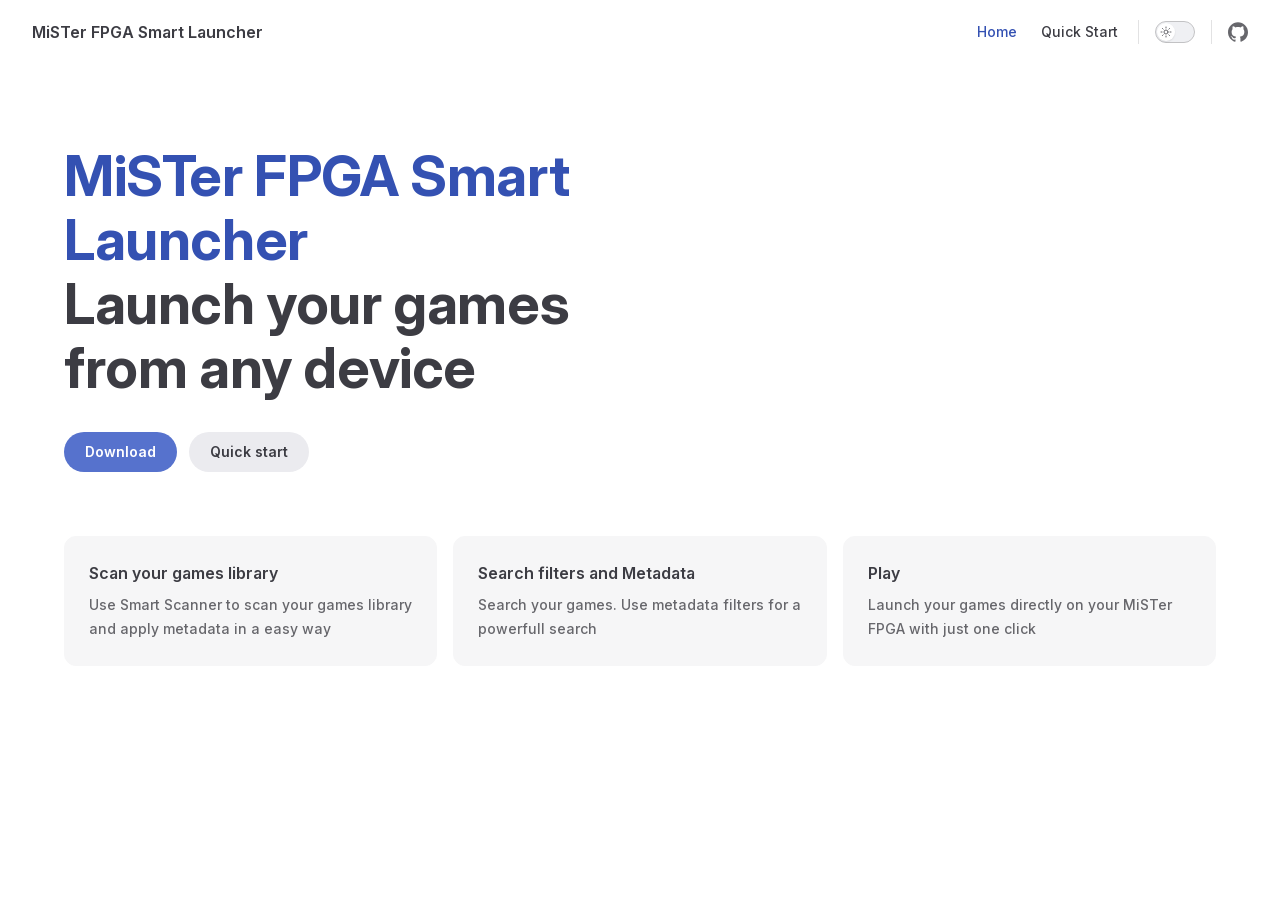
==== index.html @ 7b553238 "added doc website" ====
<!DOCTYPE html>
<html lang="en-US" dir="ltr">
  <head>
    <meta charset="utf-8">
    <meta name="viewport" content="width=device-width,initial-scale=1">
    <title>MiSTer FPGA Smart Launcher</title>
    <meta name="description" content="Search and launch your MiSTer FPGA games from any device using a browser">
    <meta name="generator" content="VitePress v2.0.0-alpha.18">
    <link rel="preload stylesheet" href="/assets/style.BX0uQJUx.css" as="style">
    <link rel="preload stylesheet" href="/vp-icons.css" as="style">
    
    <script type="module" src="/assets/app.0J9y92Ut.js"></script>
    <link rel="preload" href="/assets/inter-roman-latin.Cy4MYw_J.woff2" as="font" type="font/woff2" crossorigin="">
    <link rel="modulepreload" href="/assets/chunks/theme.C6kdfQhU.js">
    <link rel="modulepreload" href="/assets/chunks/framework.qypF2UUz.js">
    <link rel="modulepreload" href="/assets/index.md.DX4sGo3q.lean.js">
    <script id="check-dark-mode">(()=>{let e=localStorage.getItem(`vitepress-theme-appearance`)||`auto`,t=window.matchMedia(`(prefers-color-scheme: dark)`).matches;(!e||e===`auto`?t:e===`dark`)&&document.documentElement.classList.add(`dark`)})();</script>
    <script id="check-mac-os">document.documentElement.classList.toggle(`mac`,/Mac|iPhone|iPod|iPad/i.test(navigator.platform));</script>
  </head>
  <body>
    <div id="app"><div class="Layout" data-v-c109192d><!--[--><!--]--><!--[--><span tabindex="-1" data-v-28660437></span><a href="#VPContent" class="VPSkipLink visually-hidden" data-v-28660437>Skip to content</a><!--]--><!----><header class="VPNav" data-v-c109192d data-v-d5bf7c8e><div class="VPNavBar home top" data-v-d5bf7c8e data-v-cc1d9f2e><div class="wrapper" data-v-cc1d9f2e><div class="container" data-v-cc1d9f2e><div class="title" data-v-cc1d9f2e><div class="VPNavBarTitle" data-v-cc1d9f2e data-v-d4488dd0><a class="title" href="/" data-v-d4488dd0><!--[--><!--]--><!----><span data-v-d4488dd0>MiSTer FPGA Smart Launcher</span><!--[--><!--]--></a></div></div><div class="content" data-v-cc1d9f2e><div class="content-body" data-v-cc1d9f2e><!--[--><!--]--><div class="VPNavBarSearch search" data-v-cc1d9f2e data-v-bdd98725><!----></div><nav aria-labelledby="main-nav-aria-label" class="VPNavBarMenu menu" data-v-cc1d9f2e data-v-d6364bcb><span id="main-nav-aria-label" class="visually-hidden" data-v-d6364bcb> Main Navigation </span><!--[--><!--[--><a class="VPLink link VPNavBarMenuLink active" href="/" tabindex="0" data-v-d6364bcb data-v-2f1450f0><!--[--><span data-v-2f1450f0>Home</span><!--]--></a><!--]--><!--[--><a class="VPLink link VPNavBarMenuLink" href="/docs/quick-start.html" tabindex="0" data-v-d6364bcb data-v-2f1450f0><!--[--><span data-v-2f1450f0>Quick Start</span><!--]--></a><!--]--><!--]--></nav><!----><div class="VPNavBarAppearance appearance" data-v-cc1d9f2e data-v-3f90c1a5><button class="VPSwitch VPSwitchAppearance" type="button" role="switch" title aria-checked="false" data-v-3f90c1a5 data-v-be9742d9 data-v-b4ccac88><span class="check" data-v-b4ccac88><span class="icon" data-v-b4ccac88><!--[--><span class="vpi-sun sun" data-v-be9742d9></span><span class="vpi-moon moon" data-v-be9742d9></span><!--]--></span></span></button></div><div class="VPSocialLinks VPNavBarSocialLinks social-links" data-v-cc1d9f2e data-v-ef6192dc data-v-614883ae><!--[--><a class="VPSocialLink no-icon" href="https://github.com/gerrykeys/MiSTer-FPGA_Smart-Launcher" aria-label="github" target="_blank" rel="me noopener" data-v-614883ae data-v-0ba01334><span class="vpi-social-github"></span></a><!--]--></div><div class="VPFlyout VPNavBarExtra extra" data-v-cc1d9f2e data-v-e929ec6a data-v-d8fae6e2><button type="button" class="button" aria-haspopup="true" aria-expanded="false" aria-label="extra navigation" data-v-d8fae6e2><span class="vpi-more-horizontal icon" data-v-d8fae6e2></span></button><div class="menu" data-v-d8fae6e2><div class="VPMenu" data-v-d8fae6e2 data-v-fcd1d7a8><!----><!--[--><!--[--><!----><div class="group" data-v-e929ec6a><div class="item appearance" data-v-e929ec6a><p class="label" data-v-e929ec6a>Appearance</p><div class="appearance-action" data-v-e929ec6a><button class="VPSwitch VPSwitchAppearance" type="button" role="switch" title aria-checked="false" data-v-e929ec6a data-v-be9742d9 data-v-b4ccac88><span class="check" data-v-b4ccac88><span class="icon" data-v-b4ccac88><!--[--><span class="vpi-sun sun" data-v-be9742d9></span><span class="vpi-moon moon" data-v-be9742d9></span><!--]--></span></span></button></div></div></div><div class="group" data-v-e929ec6a><div class="item social-links" data-v-e929ec6a><div class="VPSocialLinks social-links-list" data-v-e929ec6a data-v-614883ae><!--[--><a class="VPSocialLink no-icon" href="https://github.com/gerrykeys/MiSTer-FPGA_Smart-Launcher" aria-label="github" target="_blank" rel="me noopener" data-v-614883ae data-v-0ba01334><span class="vpi-social-github"></span></a><!--]--></div></div></div><!--]--><!--]--></div></div></div><!--[--><!--]--><button type="button" class="VPNavBarHamburger hamburger" aria-label="mobile navigation" aria-expanded="false" aria-controls="VPNavScreen" data-v-cc1d9f2e data-v-6bee1efd><span class="container" data-v-6bee1efd><span class="top" data-v-6bee1efd></span><span class="middle" data-v-6bee1efd></span><span class="bottom" data-v-6bee1efd></span></span></button></div></div></div></div><div class="divider" data-v-cc1d9f2e><div class="divider-line" data-v-cc1d9f2e></div></div></div><!----></header><!----><!----><div class="VPContent is-home" id="VPContent" data-v-c109192d data-v-241e939a><div class="VPHome" data-v-241e939a data-v-a5280a4d><!--[--><!--]--><div class="VPHero VPHomeHero" data-v-a5280a4d data-v-dba860da><div class="container" data-v-dba860da><div class="main" data-v-dba860da><!--[--><!--]--><!--[--><h1 class="heading" data-v-dba860da><span class="name clip" data-v-dba860da>MiSTer FPGA Smart Launcher</span><span class="text" data-v-dba860da>Launch your games from any device</span></h1><!----><!--]--><!--[--><!--]--><div class="actions" data-v-dba860da><!--[--><!--]--><!--[--><div class="action" data-v-dba860da><a class="VPButton medium brand" href="https://github.com/gerrykeys/MiSTer-FPGA_Smart-Launcher/releases" target="_blank" rel="noreferrer" data-v-dba860da data-v-82ca68de><!--[-->Download<!--]--></a></div><div class="action" data-v-dba860da><a class="VPButton medium alt" href="/docs/quick-start.html" data-v-dba860da data-v-82ca68de><!--[-->Quick start<!--]--></a></div><!--]--></div><!--[--><!--]--></div><!----></div></div><!--[--><!--]--><!--[--><!--]--><div class="VPFeatures VPHomeFeatures" data-v-a5280a4d data-v-b1eea84a><div class="container" data-v-b1eea84a><div class="items" data-v-b1eea84a><!--[--><div class="grid-3 item" data-v-b1eea84a><div class="VPLink no-icon VPFeature" data-v-b1eea84a data-v-83e454c5><!--[--><article class="box" data-v-83e454c5><!----><h2 class="title" data-v-83e454c5>Scan your games library</h2><p class="details" data-v-83e454c5>Use Smart Scanner to scan your games library and apply metadata in a easy way</p><!----></article><!--]--></div></div><div class="grid-3 item" data-v-b1eea84a><div class="VPLink no-icon VPFeature" data-v-b1eea84a data-v-83e454c5><!--[--><article class="box" data-v-83e454c5><!----><h2 class="title" data-v-83e454c5>Search filters and Metadata</h2><p class="details" data-v-83e454c5>Search your games. Use metadata filters for a powerfull search</p><!----></article><!--]--></div></div><div class="grid-3 item" data-v-b1eea84a><div class="VPLink no-icon VPFeature" data-v-b1eea84a data-v-83e454c5><!--[--><article class="box" data-v-83e454c5><!----><h2 class="title" data-v-83e454c5>Play</h2><p class="details" data-v-83e454c5>Launch your games directly on your MiSTer FPGA with just one click</p><!----></article><!--]--></div></div><!--]--></div></div></div><!--[--><!--]--><div class="vp-doc container" style="" data-v-a5280a4d data-v-c141a4bd><!--[--><div style="position:relative;" data-v-a5280a4d><div></div></div><!--]--></div></div></div><!----><!--[--><!--]--></div></div>
    <script>window.__VP_HASH_MAP__=JSON.parse("{\"docs_quick-start.md\":\"D3NCpyR0\",\"index.md\":\"DX4sGo3q\"}");window.__VP_SITE_DATA__=JSON.parse("{\"lang\":\"en-US\",\"dir\":\"ltr\",\"title\":\"MiSTer FPGA Smart Launcher\",\"description\":\"Search and launch your MiSTer FPGA games from any device using a browser\",\"base\":\"/\",\"head\":[],\"router\":{\"prefetchLinks\":true},\"appearance\":true,\"themeConfig\":{\"nav\":[{\"text\":\"Home\",\"link\":\"/\"},{\"text\":\"Quick Start\",\"link\":\"/docs/quick-start\"}],\"sidebar\":[{\"text\":\"Quick Start\",\"items\":[{\"text\":\"Introduction\",\"link\":\"/docs/quick-start/#introduction\"},{\"text\":\"Supported Systems\",\"link\":\"/docs/quick-start/#supported-systems\"},{\"text\":\"Roms in .ZIP archive\",\"link\":\"/docs/quick-start/#roms-in-zip-archive\"},{\"text\":\"Smart Scanner\",\"link\":\"/docs/quick-start/#smart-scanner\",\"items\":[{\"text\":\"Add Your Systems\",\"link\":\"/docs/quick-start/#smart-scanner-add-your-systems\"},{\"text\":\"Metadata\",\"link\":\"/docs/quick-start/#smart-scanner-apply-metadata\"},{\"text\":\"Generate Database\",\"link\":\"/docs/quick-start/#smart-scanner-generate-database\"},{\"text\":\"Transfer Database\",\"link\":\"/docs/quick-start/#smart-scanner-copy-your-database\"}]},{\"text\":\"Smart Launcher\",\"link\":\"/docs/quick-start/#smart-launcher\",\"items\":[{\"text\":\"Before you begin\",\"link\":\"/docs/quick-start/#smart-launcher-before-you-begin\"},{\"text\":\"Installation\",\"link\":\"/docs/quick-start/#smart-launcher-installation\"},{\"text\":\"Launch a Game\",\"link\":\"/docs/quick-start/#smart-launcher-launch-game\"}]}]}],\"socialLinks\":[{\"icon\":\"github\",\"link\":\"https://github.com/gerrykeys/MiSTer-FPGA_Smart-Launcher\"}]},\"locales\":{},\"cleanUrls\":false,\"additionalConfig\":{}}");</script>
    
  </body>
</html>
---- assets/style.BX0uQJUx.css ----
@font-face{font-family:Inter;font-style:normal;font-weight:100 900;font-display:swap;src:url(/assets/inter-roman-cyrillic-ext.BeNbU08G.woff2)format("woff2");unicode-range:U+460-52F,U+1C80-1C8A,U+20B4,U+2DE0-2DFF,U+A640-A69F,U+FE2E-FE2F}@font-face{font-family:Inter;font-style:normal;font-weight:100 900;font-display:swap;src:url(/assets/inter-roman-cyrillic.CD0kT8R4.woff2)format("woff2");unicode-range:U+301,U+400-45F,U+490-491,U+4B0-4B1,U+2116}@font-face{font-family:Inter;font-style:normal;font-weight:100 900;font-display:swap;src:url(/assets/inter-roman-greek-ext.CFAEQ5Ow.woff2)format("woff2");unicode-range:U+1F??}@font-face{font-family:Inter;font-style:normal;font-weight:100 900;font-display:swap;src:url(/assets/inter-roman-greek.Dsf7YjP7.woff2)format("woff2");unicode-range:U+370-377,U+37A-37F,U+384-38A,U+38C,U+38E-3A1,U+3A3-3FF}@font-face{font-family:Inter;font-style:normal;font-weight:100 900;font-display:swap;src:url(/assets/inter-roman-vietnamese.CpqCnS2H.woff2)format("woff2");unicode-range:U+102-103,U+110-111,U+128-129,U+168-169,U+1A0-1A1,U+1AF-1B0,U+300-301,U+303-304,U+308-309,U+323,U+329,U+1EA0-1EF9,U+20AB}@font-face{font-family:Inter;font-style:normal;font-weight:100 900;font-display:swap;src:url(/assets/inter-roman-latin-ext.Dl_ayf4-.woff2)format("woff2");unicode-range:U+100-2BA,U+2BD-2C5,U+2C7-2CC,U+2CE-2D7,U+2DD-2FF,U+304,U+308,U+329,U+1D00-1DBF,U+1E00-1E9F,U+1EF2-1EFF,U+2020,U+20A0-20AB,U+20AD-20C0,U+2113,U+2C60-2C7F,U+A720-A7FF}@font-face{font-family:Inter;font-style:normal;font-weight:100 900;font-display:swap;src:url(/assets/inter-roman-latin.Cy4MYw_J.woff2)format("woff2");unicode-range:U+??,U+131,U+152-153,U+2BB-2BC,U+2C6,U+2DA,U+2DC,U+304,U+308,U+329,U+2000-206F,U+20AC,U+2122,U+2191,U+2193,U+2212,U+2215,U+FEFF,U+FFFD}@font-face{font-family:Inter;font-style:italic;font-weight:100 900;font-display:swap;src:url(/assets/inter-italic-cyrillic-ext._dlW9xFb.woff2)format("woff2");unicode-range:U+460-52F,U+1C80-1C8A,U+20B4,U+2DE0-2DFF,U+A640-A69F,U+FE2E-FE2F}@font-face{font-family:Inter;font-style:italic;font-weight:100 900;font-display:swap;src:url(/assets/inter-italic-cyrillic.D7dRslh9.woff2)format("woff2");unicode-range:U+301,U+400-45F,U+490-491,U+4B0-4B1,U+2116}@font-face{font-family:Inter;font-style:italic;font-weight:100 900;font-display:swap;src:url(/assets/inter-italic-greek-ext.Ct-Tf2bq.woff2)format("woff2");unicode-range:U+1F??}@font-face{font-family:Inter;font-style:italic;font-weight:100 900;font-display:swap;src:url(/assets/inter-italic-greek.DNcpQ8QC.woff2)format("woff2");unicode-range:U+370-377,U+37A-37F,U+384-38A,U+38C,U+38E-3A1,U+3A3-3FF}@font-face{font-family:Inter;font-style:italic;font-weight:100 900;font-display:swap;src:url(/assets/inter-italic-vietnamese.BI5UxJD-.woff2)format("woff2");unicode-range:U+102-103,U+110-111,U+128-129,U+168-169,U+1A0-1A1,U+1AF-1B0,U+300-301,U+303-304,U+308-309,U+323,U+329,U+1EA0-1EF9,U+20AB}@font-face{font-family:Inter;font-style:italic;font-weight:100 900;font-display:swap;src:url(/assets/inter-italic-latin-ext.DytegdRQ.woff2)format("woff2");unicode-range:U+100-2BA,U+2BD-2C5,U+2C7-2CC,U+2CE-2D7,U+2DD-2FF,U+304,U+308,U+329,U+1D00-1DBF,U+1E00-1E9F,U+1EF2-1EFF,U+2020,U+20A0-20AB,U+20AD-20C0,U+2113,U+2C60-2C7F,U+A720-A7FF}@font-face{font-family:Inter;font-style:italic;font-weight:100 900;font-display:swap;src:url(/assets/inter-italic-latin.COaG5lWR.woff2)format("woff2");unicode-range:U+??,U+131,U+152-153,U+2BB-2BC,U+2C6,U+2DA,U+2DC,U+304,U+308,U+329,U+2000-206F,U+20AC,U+2122,U+2191,U+2193,U+2212,U+2215,U+FEFF,U+FFFD}@font-face{font-family:Inter4CJK;font-style:normal;font-weight:100 900;font-display:swap;src:url(/assets/inter-roman-cyrillic-ext.BeNbU08G.woff2)format("woff2");unicode-range:U+460-52F,U+1C80-1C88,U+20B4,U+2DE0-2DFF,U+A640-A69F,U+FE2E-FE2F}@font-face{font-family:Inter4CJK;font-style:normal;font-weight:100 900;font-display:swap;src:url(/assets/inter-roman-cyrillic.CD0kT8R4.woff2)format("woff2");unicode-range:U+301,U+400-45F,U+490-491,U+4B0-4B1,U+2116}@font-face{font-family:Inter4CJK;font-style:normal;font-weight:100 900;font-display:swap;src:url(/assets/inter-roman-greek-ext.CFAEQ5Ow.woff2)format("woff2");unicode-range:U+1F??}@font-face{font-family:Inter4CJK;font-style:normal;font-weight:100 900;font-display:swap;src:url(/assets/inter-roman-greek.Dsf7YjP7.woff2)format("woff2");unicode-range:U+370-377,U+37A-37F,U+384-38A,U+38C,U+38E-3A1,U+3A3-3FF}@font-face{font-family:Inter4CJK;font-style:normal;font-weight:100 900;font-display:swap;src:url(/assets/inter-roman-vietnamese.CpqCnS2H.woff2)format("woff2");unicode-range:U+102-103,U+110-111,U+128-129,U+168-169,U+1A0-1A1,U+1AF-1B0,U+300-301,U+303-304,U+308-309,U+323,U+329,U+1EA0-1EF9,U+20AB}@font-face{font-family:Inter4CJK;font-style:normal;font-weight:100 900;font-display:swap;src:url(/assets/inter-roman-latin-ext.Dl_ayf4-.woff2)format("woff2");unicode-range:U+100-2AF,U+304,U+308,U+329,U+1E00-1E9F,U+1EF2-1EFF,U+2020,U+20A0-20AB,U+20AD-20C0,U+2113,U+2C60-2C7F,U+A720-A7FF}@font-face{font-family:Inter4CJK;font-style:normal;font-weight:100 900;font-display:swap;src:url(/assets/inter-roman-latin.Cy4MYw_J.woff2)format("woff2");unicode-range:U+0-7D,U+7F-B6,U+B8-FF,U+131,U+152-153,U+2BB-2BC,U+2C6,U+2DA,U+2DC,U+304,U+308,U+329,U+2000-2012,U+2016-2017,U+201A-201B,U+201E-2025,U+2027-206F,U+2074,U+20AC,U+2122,U+2191,U+2193,U+2212,U+2215,U+FEFF,U+FFFD}@font-face{font-family:Inter4CJK;font-style:italic;font-weight:100 900;font-display:swap;src:url(/assets/inter-italic-cyrillic-ext._dlW9xFb.woff2)format("woff2");unicode-range:U+460-52F,U+1C80-1C88,U+20B4,U+2DE0-2DFF,U+A640-A69F,U+FE2E-FE2F}@font-face{font-family:Inter4CJK;font-style:italic;font-weight:100 900;font-display:swap;src:url(/assets/inter-italic-cyrillic.D7dRslh9.woff2)format("woff2");unicode-range:U+301,U+400-45F,U+490-491,U+4B0-4B1,U+2116}@font-face{font-family:Inter4CJK;font-style:italic;font-weight:100 900;font-display:swap;src:url(/assets/inter-italic-greek-ext.Ct-Tf2bq.woff2)format("woff2");unicode-range:U+1F??}@font-face{font-family:Inter4CJK;font-style:italic;font-weight:100 900;font-display:swap;src:url(/assets/inter-italic-greek.DNcpQ8QC.woff2)format("woff2");unicode-range:U+370-377,U+37A-37F,U+384-38A,U+38C,U+38E-3A1,U+3A3-3FF}@font-face{font-family:Inter4CJK;font-style:italic;font-weight:100 900;font-display:swap;src:url(/assets/inter-italic-vietnamese.BI5UxJD-.woff2)format("woff2");unicode-range:U+102-103,U+110-111,U+128-129,U+168-169,U+1A0-1A1,U+1AF-1B0,U+300-301,U+303-304,U+308-309,U+323,U+329,U+1EA0-1EF9,U+20AB}@font-face{font-family:Inter4CJK;font-style:italic;font-weight:100 900;font-display:swap;src:url(/assets/inter-italic-latin-ext.DytegdRQ.woff2)format("woff2");unicode-range:U+100-2AF,U+304,U+308,U+329,U+1E00-1E9F,U+1EF2-1EFF,U+2020,U+20A0-20AB,U+20AD-20C0,U+2113,U+2C60-2C7F,U+A720-A7FF}@font-face{font-family:Inter4CJK;font-style:italic;font-weight:100 900;font-display:swap;src:url(/assets/inter-italic-latin.COaG5lWR.woff2)format("woff2");unicode-range:U+0-7D,U+7F-B6,U+B8-FF,U+131,U+152-153,U+2BB-2BC,U+2C6,U+2DA,U+2DC,U+304,U+308,U+329,U+2000-2012,U+2016-2017,U+201A-201B,U+201E-2025,U+2027-206F,U+2074,U+20AC,U+2122,U+2191,U+2193,U+2212,U+2215,U+FEFF,U+FFFD}:root{--vp-c-white:#fff;--vp-c-black:#000;--vp-c-neutral:var(--vp-c-black);--vp-c-neutral-inverse:var(--vp-c-white)}.dark{--vp-c-neutral:var(--vp-c-white);--vp-c-neutral-inverse:var(--vp-c-black)}:root{--vp-c-gray-1:#dddde3;--vp-c-gray-2:#e4e4e9;--vp-c-gray-3:#ebebef;--vp-c-gray-soft:#8e96aa24;--vp-c-indigo-1:#3451b2;--vp-c-indigo-2:#3a5ccc;--vp-c-indigo-3:#5672cd;--vp-c-indigo-soft:#646cff24;--vp-c-purple-1:#6f42c1;--vp-c-purple-2:#7e4cc9;--vp-c-purple-3:#8e5cd9;--vp-c-purple-soft:#9f7aea24;--vp-c-green-1:#18794e;--vp-c-green-2:#299764;--vp-c-green-3:#30a46c;--vp-c-green-soft:#10b98124;--vp-c-yellow-1:#915930;--vp-c-yellow-2:#946300;--vp-c-yellow-3:#9f6a00;--vp-c-yellow-soft:#eab30824;--vp-c-red-1:#b8272c;--vp-c-red-2:#d5393e;--vp-c-red-3:#e0575b;--vp-c-red-soft:#f43f5e24;--vp-c-sponsor:#db2777}.dark{--vp-c-gray-1:#515c67;--vp-c-gray-2:#414853;--vp-c-gray-3:#32363f;--vp-c-gray-soft:#65758529;--vp-c-indigo-1:#a8b1ff;--vp-c-indigo-2:#5c73e7;--vp-c-indigo-3:#3e63dd;--vp-c-indigo-soft:#646cff29;--vp-c-purple-1:#c8abfa;--vp-c-purple-2:#a879e6;--vp-c-purple-3:#8e5cd9;--vp-c-purple-soft:#9f7aea29;--vp-c-green-1:#3dd68c;--vp-c-green-2:#30a46c;--vp-c-green-3:#298459;--vp-c-green-soft:#10b98129;--vp-c-yellow-1:#f9b44e;--vp-c-yellow-2:#da8b17;--vp-c-yellow-3:#a46a0a;--vp-c-yellow-soft:#eab30829;--vp-c-red-1:#f66f81;--vp-c-red-2:#f14158;--vp-c-red-3:#b62a3c;--vp-c-red-soft:#f43f5e29}:root{--vp-c-bg:#fff;--vp-c-bg-alt:#f6f6f7;--vp-c-bg-elv:#fff;--vp-c-bg-soft:#f6f6f7}.dark{--vp-c-bg:#1b1b1f;--vp-c-bg-alt:#161618;--vp-c-bg-elv:#202127;--vp-c-bg-soft:#202127}:root{--vp-c-border:#c2c2c4;--vp-c-divider:#e2e2e3;--vp-c-gutter:#e2e2e3}.dark{--vp-c-border:#3c3f44;--vp-c-divider:#2e2e32;--vp-c-gutter:#000}:root{--vp-c-text-1:#3c3c43;--vp-c-text-2:#67676c;--vp-c-text-3:#929295}.dark{--vp-c-text-1:#dfdfd6;--vp-c-text-2:#98989f;--vp-c-text-3:#6a6a71}:root{--vp-c-default-1:var(--vp-c-gray-1);--vp-c-default-2:var(--vp-c-gray-2);--vp-c-default-3:var(--vp-c-gray-3);--vp-c-default-soft:var(--vp-c-gray-soft);--vp-c-brand-1:var(--vp-c-indigo-1);--vp-c-brand-2:var(--vp-c-indigo-2);--vp-c-brand-3:var(--vp-c-indigo-3);--vp-c-brand-soft:var(--vp-c-indigo-soft);--vp-c-brand:var(--vp-c-brand-1);--vp-c-tip-1:var(--vp-c-brand-1);--vp-c-tip-2:var(--vp-c-brand-2);--vp-c-tip-3:var(--vp-c-brand-3);--vp-c-tip-soft:var(--vp-c-brand-soft);--vp-c-note-1:var(--vp-c-brand-1);--vp-c-note-2:var(--vp-c-brand-2);--vp-c-note-3:var(--vp-c-brand-3);--vp-c-note-soft:var(--vp-c-brand-soft);--vp-c-success-1:var(--vp-c-green-1);--vp-c-success-2:var(--vp-c-green-2);--vp-c-success-3:var(--vp-c-green-3);--vp-c-success-soft:var(--vp-c-green-soft);--vp-c-important-1:var(--vp-c-purple-1);--vp-c-important-2:var(--vp-c-purple-2);--vp-c-important-3:var(--vp-c-purple-3);--vp-c-important-soft:var(--vp-c-purple-soft);--vp-c-warning-1:var(--vp-c-yellow-1);--vp-c-warning-2:var(--vp-c-yellow-2);--vp-c-warning-3:var(--vp-c-yellow-3);--vp-c-warning-soft:var(--vp-c-yellow-soft);--vp-c-danger-1:var(--vp-c-red-1);--vp-c-danger-2:var(--vp-c-red-2);--vp-c-danger-3:var(--vp-c-red-3);--vp-c-danger-soft:var(--vp-c-red-soft);--vp-c-caution-1:var(--vp-c-red-1);--vp-c-caution-2:var(--vp-c-red-2);--vp-c-caution-3:var(--vp-c-red-3);--vp-c-caution-soft:var(--vp-c-red-soft);--vp-font-family-base:"Inter", -apple-system, BlinkMacSystemFont, sans-serif, "Apple Color Emoji", "Segoe UI Emoji", "Segoe UI Symbol", "Noto Color Emoji";--vp-font-family-mono:ui-monospace, "Menlo", "Monaco", "Consolas", "Liberation Mono", "Courier New", monospace;font-optical-sizing:auto}[lang]:where(:is(:lang(zh),:lang(ja))){--vp-font-family-base:"Inter4CJK", -apple-system, BlinkMacSystemFont, sans-serif, "Apple Color Emoji", "Segoe UI Emoji", "Segoe UI Symbol", "Noto Color Emoji"}[lang]:where(:is(:lang(zh),:lang(ja),:lang(ko))) h1,[lang]:where(:is(:lang(zh),:lang(ja),:lang(ko))) h2,[lang]:where(:is(:lang(zh),:lang(ja),:lang(ko))) h3,[lang]:where(:is(:lang(zh),:lang(ja),:lang(ko))) h4,[lang]:where(:is(:lang(zh),:lang(ja),:lang(ko))) h5,[lang]:where(:is(:lang(zh),:lang(ja),:lang(ko))) h6,[lang]:where(:is(:lang(zh),:lang(ja),:lang(ko))) li,[lang]:where(:is(:lang(zh),:lang(ja),:lang(ko))) p{line-break:strict}:root{--vp-shadow-1:0 1px 2px #0000000a, 0 1px 2px #0000000f;--vp-shadow-2:0 3px 12px #00000012, 0 1px 4px #00000012;--vp-shadow-3:0 12px 32px #0000001a, 0 2px 6px #00000014;--vp-shadow-4:0 14px 44px #0000001f, 0 3px 9px #0000001f;--vp-shadow-5:0 18px 56px #00000029, 0 4px 12px #00000029;--vp-z-index-footer:10;--vp-z-index-local-nav:20;--vp-z-index-nav:30;--vp-z-index-layout-top:40;--vp-z-index-backdrop:50;--vp-z-index-sidebar:60}@media (width>=960px){:root{--vp-z-index-sidebar:25}}:root{--vp-layout-max-width:1440px;--vp-header-anchor-symbol:"#";--vp-code-line-height:1.7;--vp-code-font-size:.875em;--vp-code-color:var(--vp-c-brand-1);--vp-code-link-color:var(--vp-c-brand-1);--vp-code-link-hover-color:var(--vp-c-brand-2);--vp-code-bg:var(--vp-c-default-soft);--vp-code-block-color:var(--vp-c-text-2);--vp-code-block-bg:var(--vp-c-bg-alt);--vp-code-block-divider-color:var(--vp-c-gutter);--vp-code-lang-color:var(--vp-c-text-2);--vp-code-line-highlight-color:var(--vp-c-default-soft);--vp-code-line-number-color:var(--vp-c-text-2);--vp-code-line-diff-add-color:var(--vp-c-success-soft);--vp-code-line-diff-add-symbol-color:var(--vp-c-success-1);--vp-code-line-diff-remove-color:var(--vp-c-danger-soft);--vp-code-line-diff-remove-symbol-color:var(--vp-c-danger-1);--vp-code-line-warning-color:var(--vp-c-warning-soft);--vp-code-line-error-color:var(--vp-c-danger-soft);--vp-code-copy-code-border-color:var(--vp-c-divider);--vp-code-copy-code-bg:var(--vp-c-bg-soft);--vp-code-copy-code-hover-border-color:var(--vp-c-divider);--vp-code-copy-code-hover-bg:var(--vp-c-bg);--vp-code-copy-code-active-text:var(--vp-c-text-2);--vp-code-copy-copied-text-content:"Copied";--vp-code-tab-divider:var(--vp-code-block-divider-color);--vp-code-tab-text-color:var(--vp-c-text-2);--vp-code-tab-bg:var(--vp-code-block-bg);--vp-code-tab-hover-text-color:var(--vp-c-text-1);--vp-code-tab-active-text-color:var(--vp-c-text-1);--vp-code-tab-active-bar-color:var(--vp-c-brand-1)}:lang(es),:lang(pt){--vp-code-copy-copied-text-content:"Copiado"}:lang(fa){--vp-code-copy-copied-text-content:"کپی شد"}:lang(ko){--vp-code-copy-copied-text-content:"복사됨"}:lang(ru){--vp-code-copy-copied-text-content:"Скопировано"}:lang(zh){--vp-code-copy-copied-text-content:"已复制"}:lang(ja){--vp-code-copy-copied-text-content:"コピー完了"}:root{--vp-button-brand-border:transparent;--vp-button-brand-text:var(--vp-c-white);--vp-button-brand-bg:var(--vp-c-brand-3);--vp-button-brand-hover-border:transparent;--vp-button-brand-hover-text:var(--vp-c-white);--vp-button-brand-hover-bg:var(--vp-c-brand-2);--vp-button-brand-active-border:transparent;--vp-button-brand-active-text:var(--vp-c-white);--vp-button-brand-active-bg:var(--vp-c-brand-1);--vp-button-alt-border:transparent;--vp-button-alt-text:var(--vp-c-text-1);--vp-button-alt-bg:var(--vp-c-default-3);--vp-button-alt-hover-border:transparent;--vp-button-alt-hover-text:var(--vp-c-text-1);--vp-button-alt-hover-bg:var(--vp-c-default-2);--vp-button-alt-active-border:transparent;--vp-button-alt-active-text:var(--vp-c-text-1);--vp-button-alt-active-bg:var(--vp-c-default-1);--vp-button-sponsor-border:var(--vp-c-text-2);--vp-button-sponsor-text:var(--vp-c-text-2);--vp-button-sponsor-bg:transparent;--vp-button-sponsor-hover-border:var(--vp-c-sponsor);--vp-button-sponsor-hover-text:var(--vp-c-sponsor);--vp-button-sponsor-hover-bg:transparent;--vp-button-sponsor-active-border:var(--vp-c-sponsor);--vp-button-sponsor-active-text:var(--vp-c-sponsor);--vp-button-sponsor-active-bg:transparent;--vp-custom-block-font-size:14px;--vp-custom-block-code-font-size:13px;--vp-custom-block-info-border:transparent;--vp-custom-block-info-text:var(--vp-c-text-1);--vp-custom-block-info-bg:var(--vp-c-default-soft);--vp-custom-block-info-code-bg:var(--vp-c-default-soft);--vp-custom-block-note-border:transparent;--vp-custom-block-note-text:var(--vp-c-text-1);--vp-custom-block-note-bg:var(--vp-c-default-soft);--vp-custom-block-note-code-bg:var(--vp-c-default-soft);--vp-custom-block-tip-border:transparent;--vp-custom-block-tip-text:var(--vp-c-text-1);--vp-custom-block-tip-bg:var(--vp-c-tip-soft);--vp-custom-block-tip-code-bg:var(--vp-c-tip-soft);--vp-custom-block-important-border:transparent;--vp-custom-block-important-text:var(--vp-c-text-1);--vp-custom-block-important-bg:var(--vp-c-important-soft);--vp-custom-block-important-code-bg:var(--vp-c-important-soft);--vp-custom-block-warning-border:transparent;--vp-custom-block-warning-text:var(--vp-c-text-1);--vp-custom-block-warning-bg:var(--vp-c-warning-soft);--vp-custom-block-warning-code-bg:var(--vp-c-warning-soft);--vp-custom-block-danger-border:transparent;--vp-custom-block-danger-text:var(--vp-c-text-1);--vp-custom-block-danger-bg:var(--vp-c-danger-soft);--vp-custom-block-danger-code-bg:var(--vp-c-danger-soft);--vp-custom-block-caution-border:transparent;--vp-custom-block-caution-text:var(--vp-c-text-1);--vp-custom-block-caution-bg:var(--vp-c-caution-soft);--vp-custom-block-caution-code-bg:var(--vp-c-caution-soft);--vp-custom-block-details-border:var(--vp-custom-block-info-border);--vp-custom-block-details-text:var(--vp-custom-block-info-text);--vp-custom-block-details-bg:var(--vp-custom-block-info-bg);--vp-custom-block-details-code-bg:var(--vp-custom-block-info-code-bg);--vp-input-border-color:var(--vp-c-border);--vp-input-bg-color:var(--vp-c-bg-alt);--vp-input-switch-bg-color:var(--vp-c-default-soft);--vp-nav-height:64px;--vp-nav-bg-color:var(--vp-c-bg);--vp-nav-screen-bg-color:var(--vp-c-bg);--vp-nav-logo-height:24px}.hide-nav{--vp-nav-height:0px}.hide-nav .VPSidebar{--vp-nav-height:22px}:root{--vp-local-nav-bg-color:var(--vp-c-bg);--vp-sidebar-width:272px;--vp-sidebar-bg-color:var(--vp-c-bg-alt);--vp-backdrop-bg-color:#0009;--vp-home-hero-name-color:var(--vp-c-brand-1);--vp-home-hero-name-background:transparent;--vp-home-hero-image-background-image:none;--vp-home-hero-image-filter:none;--vp-badge-info-border:transparent;--vp-badge-info-text:var(--vp-c-text-2);--vp-badge-info-bg:var(--vp-c-default-soft);--vp-badge-tip-border:transparent;--vp-badge-tip-text:var(--vp-c-tip-1);--vp-badge-tip-bg:var(--vp-c-tip-soft);--vp-badge-warning-border:transparent;--vp-badge-warning-text:var(--vp-c-warning-1);--vp-badge-warning-bg:var(--vp-c-warning-soft);--vp-badge-danger-border:transparent;--vp-badge-danger-text:var(--vp-c-danger-1);--vp-badge-danger-bg:var(--vp-c-danger-soft);--vp-carbon-ads-text-color:var(--vp-c-text-1);--vp-carbon-ads-poweredby-color:var(--vp-c-text-2);--vp-carbon-ads-bg-color:var(--vp-c-bg-soft);--vp-carbon-ads-hover-text-color:var(--vp-c-brand-1);--vp-carbon-ads-hover-poweredby-color:var(--vp-c-text-1);--vp-local-search-bg:var(--vp-c-bg);--vp-local-search-result-bg:var(--vp-c-bg);--vp-local-search-result-border:var(--vp-c-divider);--vp-local-search-result-selected-bg:var(--vp-c-bg);--vp-local-search-result-selected-border:var(--vp-c-brand-1);--vp-local-search-highlight-bg:var(--vp-c-brand-1);--vp-local-search-highlight-text:var(--vp-c-neutral-inverse)}@layer __vitepress_base{@media (prefers-reduced-motion:reduce){*,:before,:after{background-attachment:initial!important;scroll-behavior:auto!important;transition-duration:0s!important;transition-delay:0s!important;animation-duration:1ms!important;animation-iteration-count:1!important;animation-delay:-1ms!important}}*,:before,:after{box-sizing:border-box}html{-webkit-text-size-adjust:100%;font-size:16px;line-height:1.4}html.dark{--lightningcss-light: ;--lightningcss-dark:initial;color-scheme:dark}body{width:100%;min-width:320px;min-height:100vh;line-height:24px;font-family:var(--vp-font-family-base);color:var(--vp-c-text-1);background-color:var(--vp-c-bg);font-synthesis:style;text-rendering:optimizelegibility;-webkit-font-smoothing:antialiased;-moz-osx-font-smoothing:grayscale;text-autospace:normal;text-spacing-trim:normal;margin:0;font-size:16px;font-weight:400}main{display:block}h1,h2,h3,h4,h5,h6{margin:0;font-size:16px;font-weight:400;line-height:24px}p{margin:0}strong,b{font-weight:600}a,area,button,[role=button],input,label,select,summary,textarea{touch-action:manipulation}a{color:inherit;-webkit-text-decoration:inherit;text-decoration:inherit}ol,ul{margin:0;padding:0;list-style:none}blockquote{margin:0}pre,code,kbd,samp{font-family:var(--vp-font-family-mono);text-autospace:no-autospace}img,svg,video,canvas,audio,iframe,embed,object{display:block}figure{margin:0}img,video{max-width:100%;height:auto}button,input,optgroup,select,textarea{line-height:inherit;color:inherit;border:0;padding:0}button{background-color:#0000;background-image:none;padding:0;font-family:inherit}button:enabled,[role=button]:enabled{cursor:pointer}button:focus,button:focus-visible{outline:1px dotted;outline:4px auto -webkit-focus-ring-color}button:focus:not(:focus-visible){outline:none!important}input:focus,textarea:focus,select:focus{outline:none}table{border-collapse:collapse}input{background-color:#0000}:is(input:-ms-placeholder-shown,textarea:-ms-placeholder-shown){color:var(--vp-c-text-3)}:is(input:placeholder-shown,textarea:placeholder-shown){color:var(--vp-c-text-3)}input::-moz-placeholder{color:var(--vp-c-text-3)}textarea::-moz-placeholder{color:var(--vp-c-text-3)}input::placeholder,textarea::placeholder{color:var(--vp-c-text-3)}input::-webkit-outer-spin-button{-webkit-appearance:none;margin:0}input::-webkit-inner-spin-button{-webkit-appearance:none;margin:0}input[type=number]{-moz-appearance:textfield}textarea{resize:vertical}select{-webkit-appearance:none}fieldset{margin:0;padding:0}h1,h2,h3,h4,h5,h6,li,p{overflow-wrap:break-word}sub,sup{vertical-align:baseline;font-size:75%;line-height:0;position:relative}sub{bottom:-.25em}sup{top:-.5em}vite-error-overlay{z-index:9999}mjx-container{overflow-x:auto}mjx-container>svg{margin:auto;display:inline-block}}[class^=vpi-],[class*=\ vpi-],.vp-icon{width:1em;height:1em}[class^=vpi-].bg,[class*=\ vpi-].bg,.vp-icon.bg{background-color:#0000;background-size:100% 100%}[class^=vpi-]:not(.bg),[class*=\ vpi-]:not(.bg),.vp-icon:not(.bg){-webkit-mask:var(--icon) no-repeat;-webkit-mask:var(--icon) no-repeat;mask:var(--icon) no-repeat;color:inherit;background-color:currentColor;-webkit-mask-size:100% 100%;mask-size:100% 100%}.vpi-align-left{--icon:url("data:image/svg+xml,%3Csvg xmlns='http://www.w3.org/2000/svg' viewBox='0 0 24 24'%3E%3Cpath fill='none' stroke='black' stroke-linecap='round' stroke-linejoin='round' stroke-width='2' d='M15 12H3m14 6H3M21 6H3'/%3E%3C/svg%3E")}.vpi-arrow-right,.vpi-arrow-down,.vpi-arrow-left,.vpi-arrow-up{--icon:url("data:image/svg+xml,%3Csvg xmlns='http://www.w3.org/2000/svg' viewBox='0 0 24 24'%3E%3Cpath fill='none' stroke='black' stroke-linecap='round' stroke-linejoin='round' stroke-width='2' d='M5 12h14m-7-7l7 7l-7 7'/%3E%3C/svg%3E")}.vpi-chevron-right,.vpi-chevron-down,.vpi-chevron-left,.vpi-chevron-up{--icon:url("data:image/svg+xml,%3Csvg xmlns='http://www.w3.org/2000/svg' viewBox='0 0 24 24'%3E%3Cpath fill='none' stroke='black' stroke-linecap='round' stroke-linejoin='round' stroke-width='2' d='m9 18l6-6l-6-6'/%3E%3C/svg%3E")}.vpi-chevron-down,.vpi-arrow-down{transform:rotate(90deg)}.vpi-chevron-left,.vpi-arrow-left{transform:rotate(180deg)}.vpi-chevron-up,.vpi-arrow-up{transform:rotate(-90deg)}.vpi-square-pen{--icon:url("data:image/svg+xml,%3Csvg xmlns='http://www.w3.org/2000/svg' viewBox='0 0 24 24'%3E%3Cg fill='none' stroke='black' stroke-linecap='round' stroke-linejoin='round' stroke-width='2'%3E%3Cpath d='M12 3H5a2 2 0 0 0-2 2v14a2 2 0 0 0 2 2h14a2 2 0 0 0 2-2v-7'/%3E%3Cpath d='M18.375 2.625a1 1 0 0 1 3 3l-9.013 9.014a2 2 0 0 1-.853.505l-2.873.84a.5.5 0 0 1-.62-.62l.84-2.873a2 2 0 0 1 .506-.852z'/%3E%3C/g%3E%3C/svg%3E")}.vpi-plus{--icon:url("data:image/svg+xml,%3Csvg xmlns='http://www.w3.org/2000/svg' viewBox='0 0 24 24'%3E%3Cpath fill='none' stroke='black' stroke-linecap='round' stroke-linejoin='round' stroke-width='2' d='M5 12h14m-7-7v14'/%3E%3C/svg%3E")}.vpi-sun{--icon:url("data:image/svg+xml,%3Csvg xmlns='http://www.w3.org/2000/svg' viewBox='0 0 24 24'%3E%3Cg fill='none' stroke='black' stroke-linecap='round' stroke-linejoin='round' stroke-width='2'%3E%3Ccircle cx='12' cy='12' r='4'/%3E%3Cpath d='M12 2v2m0 16v2M4.93 4.93l1.41 1.41m11.32 11.32l1.41 1.41M2 12h2m16 0h2M6.34 17.66l-1.41 1.41M19.07 4.93l-1.41 1.41'/%3E%3C/g%3E%3C/svg%3E")}.vpi-moon{--icon:url("data:image/svg+xml,%3Csvg xmlns='http://www.w3.org/2000/svg' viewBox='0 0 24 24'%3E%3Cpath fill='none' stroke='black' stroke-linecap='round' stroke-linejoin='round' stroke-width='2' d='M12 3a6 6 0 0 0 9 9a9 9 0 1 1-9-9'/%3E%3C/svg%3E")}.vpi-more-horizontal{--icon:url("data:image/svg+xml,%3Csvg xmlns='http://www.w3.org/2000/svg' viewBox='0 0 24 24'%3E%3Cg fill='none' stroke='black' stroke-linecap='round' stroke-linejoin='round' stroke-width='2'%3E%3Ccircle cx='12' cy='12' r='1'/%3E%3Ccircle cx='19' cy='12' r='1'/%3E%3Ccircle cx='5' cy='12' r='1'/%3E%3C/g%3E%3C/svg%3E")}.vpi-languages{--icon:url("data:image/svg+xml,%3Csvg xmlns='http://www.w3.org/2000/svg' viewBox='0 0 24 24'%3E%3Cpath fill='none' stroke='black' stroke-linecap='round' stroke-linejoin='round' stroke-width='2' d='m5 8l6 6m-7 0l6-6l2-3M2 5h12M7 2h1m14 20l-5-10l-5 10m2-4h6'/%3E%3C/svg%3E")}.vpi-heart{--icon:url("data:image/svg+xml,%3Csvg xmlns='http://www.w3.org/2000/svg' viewBox='0 0 24 24'%3E%3Cpath fill='none' stroke='black' stroke-linecap='round' stroke-linejoin='round' stroke-width='2' d='M19 14c1.49-1.46 3-3.21 3-5.5A5.5 5.5 0 0 0 16.5 3c-1.76 0-3 .5-4.5 2c-1.5-1.5-2.74-2-4.5-2A5.5 5.5 0 0 0 2 8.5c0 2.3 1.5 4.05 3 5.5l7 7Z'/%3E%3C/svg%3E")}.vpi-search{--icon:url("data:image/svg+xml,%3Csvg xmlns='http://www.w3.org/2000/svg' viewBox='0 0 24 24'%3E%3Cg fill='none' stroke='black' stroke-linecap='round' stroke-linejoin='round' stroke-width='2'%3E%3Cpath d='m21 21l-4.34-4.34'/%3E%3Ccircle cx='11' cy='11' r='8'/%3E%3C/g%3E%3C/svg%3E")}.vpi-sparkles{--icon:url("data:image/svg+xml,%3Csvg xmlns='http://www.w3.org/2000/svg' viewBox='0 0 24 24'%3E%3Cg fill='none' stroke='black' stroke-linecap='round' stroke-linejoin='round' stroke-width='1.8'%3E%3Cpath d='M11.017 2.814a1 1 0 0 1 1.966 0l1.051 5.558a2 2 0 0 0 1.594 1.594l5.558 1.051a1 1 0 0 1 0 1.966l-5.558 1.051a2 2 0 0 0-1.594 1.594l-1.051 5.558a1 1 0 0 1-1.966 0l-1.051-5.558a2 2 0 0 0-1.594-1.594l-5.558-1.051a1 1 0 0 1 0-1.966l5.558-1.051a2 2 0 0 0 1.594-1.594zM20 2v4m2-2h-4'/%3E%3Ccircle cx='4' cy='20' r='2'/%3E%3C/g%3E%3C/svg%3E")}.vpi-layout-list{--icon:url("data:image/svg+xml,%3Csvg xmlns='http://www.w3.org/2000/svg' viewBox='0 0 24 24'%3E%3Cg fill='none' stroke='black' stroke-linecap='round' stroke-linejoin='round' stroke-width='2'%3E%3Crect width='7' height='7' x='3' y='3' rx='1'/%3E%3Crect width='7' height='7' x='3' y='14' rx='1'/%3E%3Cpath d='M14 4h7m-7 5h7m-7 6h7m-7 5h7'/%3E%3C/g%3E%3C/svg%3E")}.vpi-delete{--icon:url("data:image/svg+xml,%3Csvg xmlns='http://www.w3.org/2000/svg' viewBox='0 0 24 24'%3E%3Cpath fill='none' stroke='black' stroke-linecap='round' stroke-linejoin='round' stroke-width='2' d='M10 5a2 2 0 0 0-1.344.519l-6.328 5.74a1 1 0 0 0 0 1.481l6.328 5.741A2 2 0 0 0 10 19h10a2 2 0 0 0 2-2V7a2 2 0 0 0-2-2zm2 4l6 6m0-6l-6 6'/%3E%3C/svg%3E")}.vpi-corner-down-left{--icon:url("data:image/svg+xml,%3Csvg xmlns='http://www.w3.org/2000/svg' viewBox='0 0 24 24'%3E%3Cg fill='none' stroke='black' stroke-linecap='round' stroke-linejoin='round' stroke-width='2'%3E%3Cpath d='M20 4v7a4 4 0 0 1-4 4H4'/%3E%3Cpath d='m9 10l-5 5l5 5'/%3E%3C/g%3E%3C/svg%3E")}:root{--vp-icon-copy:url("data:image/svg+xml,%3Csvg xmlns='http://www.w3.org/2000/svg' viewBox='0 0 24 24'%3E%3Cg fill='none' stroke='rgba(128,128,128,1)' stroke-linecap='round' stroke-linejoin='round' stroke-width='2'%3E%3Crect width='8' height='4' x='8' y='2' rx='1' ry='1'/%3E%3Cpath d='M16 4h2a2 2 0 0 1 2 2v14a2 2 0 0 1-2 2H6a2 2 0 0 1-2-2V6a2 2 0 0 1 2-2h2'/%3E%3C/g%3E%3C/svg%3E");--vp-icon-copied:url("data:image/svg+xml,%3Csvg xmlns='http://www.w3.org/2000/svg' viewBox='0 0 24 24'%3E%3Cg fill='none' stroke='rgba(128,128,128,1)' stroke-linecap='round' stroke-linejoin='round' stroke-width='2'%3E%3Crect width='8' height='4' x='8' y='2' rx='1' ry='1'/%3E%3Cpath d='M16 4h2a2 2 0 0 1 2 2v14a2 2 0 0 1-2 2H6a2 2 0 0 1-2-2V6a2 2 0 0 1 2-2h2'/%3E%3Cpath d='m9 14l2 2l4-4'/%3E%3C/g%3E%3C/svg%3E")}.visually-hidden{white-space:nowrap;clip:rect(0 0 0 0);clip-path:inset(50%);width:1px;height:1px;position:absolute;overflow:hidden}.custom-block{line-height:24px;font-size:var(--vp-custom-block-font-size);color:var(--vp-c-text-2);border:1px solid #0000;border-radius:8px;padding:16px 16px 8px}.custom-block.info{border-color:var(--vp-custom-block-info-border);color:var(--vp-custom-block-info-text);background-color:var(--vp-custom-block-info-bg)}.custom-block.info a,.custom-block.info code{color:var(--vp-c-brand-1)}.custom-block.info a:hover,.custom-block.info a:hover>code{color:var(--vp-c-brand-2)}.custom-block.info code{background-color:var(--vp-custom-block-info-code-bg)}.custom-block.note{border-color:var(--vp-custom-block-note-border);color:var(--vp-custom-block-note-text);background-color:var(--vp-custom-block-note-bg)}.custom-block.note a,.custom-block.note code{color:var(--vp-c-brand-1)}.custom-block.note a:hover,.custom-block.note a:hover>code{color:var(--vp-c-brand-2)}.custom-block.note code{background-color:var(--vp-custom-block-note-code-bg)}.custom-block.tip{border-color:var(--vp-custom-block-tip-border);color:var(--vp-custom-block-tip-text);background-color:var(--vp-custom-block-tip-bg)}.custom-block.tip a,.custom-block.tip code{color:var(--vp-c-tip-1)}.custom-block.tip a:hover,.custom-block.tip a:hover>code{color:var(--vp-c-tip-2)}.custom-block.tip code{background-color:var(--vp-custom-block-tip-code-bg)}.custom-block.important{border-color:var(--vp-custom-block-important-border);color:var(--vp-custom-block-important-text);background-color:var(--vp-custom-block-important-bg)}.custom-block.important a,.custom-block.important code{color:var(--vp-c-important-1)}.custom-block.important a:hover,.custom-block.important a:hover>code{color:var(--vp-c-important-2)}.custom-block.important code{background-color:var(--vp-custom-block-important-code-bg)}.custom-block.warning{border-color:var(--vp-custom-block-warning-border);color:var(--vp-custom-block-warning-text);background-color:var(--vp-custom-block-warning-bg)}.custom-block.warning a,.custom-block.warning code{color:var(--vp-c-warning-1)}.custom-block.warning a:hover,.custom-block.warning a:hover>code{color:var(--vp-c-warning-2)}.custom-block.warning code{background-color:var(--vp-custom-block-warning-code-bg)}.custom-block.danger{border-color:var(--vp-custom-block-danger-border);color:var(--vp-custom-block-danger-text);background-color:var(--vp-custom-block-danger-bg)}.custom-block.danger a,.custom-block.danger code{color:var(--vp-c-danger-1)}.custom-block.danger a:hover,.custom-block.danger a:hover>code{color:var(--vp-c-danger-2)}.custom-block.danger code{background-color:var(--vp-custom-block-danger-code-bg)}.custom-block.caution{border-color:var(--vp-custom-block-caution-border);color:var(--vp-custom-block-caution-text);background-color:var(--vp-custom-block-caution-bg)}.custom-block.caution a,.custom-block.caution code{color:var(--vp-c-caution-1)}.custom-block.caution a:hover,.custom-block.caution a:hover>code{color:var(--vp-c-caution-2)}.custom-block.caution code{background-color:var(--vp-custom-block-caution-code-bg)}.custom-block.details{border-color:var(--vp-custom-block-details-border);color:var(--vp-custom-block-details-text);background-color:var(--vp-custom-block-details-bg)}.custom-block.details a{color:var(--vp-c-brand-1)}.custom-block.details a:hover,.custom-block.details a:hover>code{color:var(--vp-c-brand-2)}.custom-block.details code{background-color:var(--vp-custom-block-details-code-bg)}.custom-block-title{font-weight:600}.custom-block p+p{margin:8px 0}.custom-block.details summary{cursor:pointer;-webkit-user-select:none;user-select:none;margin:0 0 8px;font-weight:700}.custom-block.details summary+p{margin:8px 0}.custom-block a{color:inherit;text-underline-offset:2px;font-weight:600;text-decoration:underline;transition:opacity .25s}.custom-block a:hover{opacity:.75}.custom-block code{font-size:var(--vp-custom-block-code-font-size)}.custom-block.custom-block th,.custom-block.custom-block blockquote>p{font-size:var(--vp-custom-block-font-size);color:inherit}.dark .shiki span{color:var(--shiki-dark,inherit);-webkit-text-decoration:var(--shiki-dark-text-decoration,inherit);text-decoration:var(--shiki-dark-text-decoration,inherit);font-weight:var(--shiki-dark-font-weight,inherit)}html:not(.dark) .shiki span{color:var(--shiki-light,inherit);-webkit-text-decoration:var(--shiki-light-text-decoration,inherit);text-decoration:var(--shiki-light-text-decoration,inherit);font-weight:var(--shiki-light-font-weight,inherit)}.shiki span{unicode-bidi:isolate}.vp-code-group{margin-top:16px}.vp-code-group .tabs{background-color:var(--vp-code-tab-bg);box-shadow:inset 0 -1px var(--vp-code-tab-divider);margin-left:-24px;margin-right:-24px;padding:0 12px;display:flex;position:relative;overflow:auto hidden}@media (width>=640px){.vp-code-group .tabs{border-radius:8px 8px 0 0;margin-left:0;margin-right:0}}.vp-code-group .tabs input{opacity:0;pointer-events:none;position:fixed}.vp-code-group .tabs label{color:var(--vp-code-tab-text-color);white-space:nowrap;cursor:pointer;border-bottom:1px solid #0000;padding:0 12px;font-size:14px;font-weight:500;line-height:48px;transition:color .25s;display:inline-block;position:relative}.vp-code-group .tabs label:after{z-index:1;content:"";background-color:#0000;border-radius:2px;height:2px;transition:background-color .25s;position:absolute;bottom:-1px;left:8px;right:8px}.vp-code-group label:hover{color:var(--vp-code-tab-hover-text-color)}.vp-code-group input:checked+label{color:var(--vp-code-tab-active-text-color)}.vp-code-group input:checked+label:after{background-color:var(--vp-code-tab-active-bar-color)}.vp-code-group div[class*=language-],.vp-block{display:none;border-top-left-radius:0!important;border-top-right-radius:0!important;margin-top:0!important}.vp-code-group div[class*=language-].active,.vp-block.active{display:block}.vp-block{padding:20px 24px}.vp-doc h1,.vp-doc h2,.vp-doc h3,.vp-doc h4,.vp-doc h5,.vp-doc h6{scroll-margin-top:calc(var(--vp-nav-height) + var(--vp-layout-top-height,0px) + 24px);outline:none;font-weight:600;position:relative}.vp-doc h1{letter-spacing:-.02em;font-size:28px;line-height:40px}.vp-doc h2{border-top:1px solid var(--vp-c-divider);letter-spacing:-.02em;margin:48px 0 16px;padding-top:24px;font-size:24px;line-height:32px}.vp-doc h3{letter-spacing:-.01em;margin:32px 0 0;font-size:20px;line-height:28px}.vp-doc h4{letter-spacing:-.01em;margin:24px 0 0;font-size:18px;line-height:24px}.vp-doc .header-anchor{-webkit-user-select:none;user-select:none;opacity:0;margin-left:-.87em;font-weight:500;text-decoration:none;transition:color .25s,opacity .25s;position:absolute;top:0;left:0}.vp-doc .header-anchor:before{content:var(--vp-header-anchor-symbol)}.vp-doc h1:hover .header-anchor,.vp-doc h1 .header-anchor:focus,.vp-doc h2:hover .header-anchor,.vp-doc h2 .header-anchor:focus,.vp-doc h3:hover .header-anchor,.vp-doc h3 .header-anchor:focus,.vp-doc h4:hover .header-anchor,.vp-doc h4 .header-anchor:focus,.vp-doc h5:hover .header-anchor,.vp-doc h5 .header-anchor:focus,.vp-doc h6:hover .header-anchor,.vp-doc h6 .header-anchor:focus{opacity:1}@media (width>=768px){.vp-doc h1{letter-spacing:-.02em;font-size:32px;line-height:40px}}.vp-doc h2 .header-anchor{top:24px}.vp-doc p,.vp-doc img,.vp-doc summary{margin:16px 0}.vp-doc p{line-height:28px}.vp-doc blockquote{border-left:2px solid var(--vp-c-divider);color:var(--vp-c-text-2);margin:16px 0;padding-left:16px;transition:border-color .5s}.vp-doc blockquote>p{margin:0;font-size:16px;transition:color .5s}.vp-doc a{color:var(--vp-c-brand-1);text-underline-offset:2px;font-weight:500;text-decoration:underline;transition:color .25s,opacity .25s}.vp-doc a:hover{color:var(--vp-c-brand-2)}.vp-doc strong{font-weight:600}.vp-doc ul,.vp-doc ol{margin:16px 0;padding-left:1.25rem}.vp-doc ul{list-style:outside}.vp-doc ol{list-style:decimal}.vp-doc li+li{margin-top:8px}.vp-doc li>ol,.vp-doc li>ul{margin:8px 0 0}.vp-doc table{border-collapse:collapse;margin:20px 0;display:block;overflow-x:auto}.vp-doc tr{background-color:var(--vp-c-bg);border-top:1px solid var(--vp-c-divider);transition:background-color .5s}.vp-doc tr:nth-child(2n){background-color:var(--vp-c-bg-soft)}.vp-doc th,.vp-doc td{border:1px solid var(--vp-c-divider);padding:8px 16px}.vp-doc th{text-align:left;color:var(--vp-c-text-2);background-color:var(--vp-c-bg-soft);font-size:14px;font-weight:600}.vp-doc td{font-size:14px}.vp-doc hr{border:none;border-top:1px solid var(--vp-c-divider);margin:16px 0}.vp-doc .custom-block{margin:16px 0}.vp-doc .custom-block p{margin:8px 0;line-height:24px}.vp-doc .custom-block p:first-child{margin:0}.vp-doc .custom-block div[class*=language-]{border-radius:8px;margin:8px 0!important}.vp-doc .custom-block div[class*=language-] code{background-color:#0000;font-weight:400}.vp-doc .custom-block .vp-code-group,.vp-doc .custom-block [class*=vp-code-block]{margin-top:8px}.vp-doc .custom-block .vp-code-group .tabs{border-radius:8px 8px 0 0;margin:0}.vp-doc .custom-block .vp-code-group div[class*=language-],.vp-doc .custom-block [class*=vp-code-block] div[class*=language-]{margin-top:0!important}.vp-doc :not(pre,h1,h2,h3,h4,h5,h6)>code{font-size:var(--vp-code-font-size);color:var(--vp-code-color)}.vp-doc :not(pre)>code{background-color:var(--vp-code-bg);border-radius:4px;padding:3px 6px;transition:color .25s,background-color .5s}.vp-doc a>code{color:var(--vp-code-link-color)}.vp-doc a:hover>code{color:var(--vp-code-link-hover-color)}.vp-doc h1>code,.vp-doc h2>code,.vp-doc h3>code,.vp-doc h4>code{font-size:.9em}.vp-doc div[class*=language-],.vp-block{background-color:var(--vp-code-block-bg);margin:16px -24px;transition:background-color .5s;position:relative;overflow-x:auto}@media (width>=640px){.vp-doc div[class*=language-],.vp-block{border-radius:8px;margin:16px 0}}@media (width<=639px){.vp-doc li div[class*=language-]{border-radius:8px 0 0 8px}}.vp-doc div[class*=language-]+div[class*=language-],.vp-doc div[class$=-api]+div[class*=language-],.vp-doc div[class*=language-]+div[class$=-api]>div[class*=language-]{margin-top:-8px}.vp-doc [class*=language-] pre,.vp-doc [class*=language-] code{tab-size:4}.vp-doc [class*=language-] pre{z-index:1;text-align:left;background:0 0;margin:0;padding:20px 0;position:relative;overflow-x:auto}.vp-doc [class*=language-] code{width:fit-content;min-width:100%;line-height:var(--vp-code-line-height);font-size:var(--vp-code-font-size);color:var(--vp-code-block-color);padding:0 24px;transition:color .5s;display:block}.vp-doc [class*=language-] code .highlighted{background-color:var(--vp-code-line-highlight-color);width:calc(100% + 48px);margin:0 -24px;padding:0 24px;transition:background-color .5s;display:inline-block}.vp-doc [class*=language-] code .highlighted.error{background-color:var(--vp-code-line-error-color)}.vp-doc [class*=language-] code .highlighted.warning{background-color:var(--vp-code-line-warning-color)}.vp-doc [class*=language-] code .diff{width:calc(100% + 48px);margin:0 -24px;padding:0 24px;transition:background-color .5s;display:inline-block}.vp-doc [class*=language-] code .diff:before{position:absolute;left:10px}.vp-doc [class*=language-] .has-focused-lines .line:not(.has-focus){filter:blur(.095rem);opacity:.4;opacity:.7;transition:filter .35s,opacity .35s}.vp-doc [class*=language-]:hover .has-focused-lines .line:not(.has-focus){filter:blur();opacity:1}.vp-doc [class*=language-] code .diff.remove{background-color:var(--vp-code-line-diff-remove-color);opacity:.7}.vp-doc [class*=language-] code .diff.remove:before{content:"-";color:var(--vp-code-line-diff-remove-symbol-color)}.vp-doc [class*=language-] code .diff.add{background-color:var(--vp-code-line-diff-add-color)}.vp-doc [class*=language-] code .diff.add:before{content:"+";color:var(--vp-code-line-diff-add-symbol-color)}.vp-doc div[class*=language-].line-numbers-mode{padding-left:32px}.vp-doc .line-numbers-wrapper{z-index:3;border-right:1px solid var(--vp-code-block-divider-color);text-align:center;width:32px;font-family:var(--vp-font-family-mono);line-height:var(--vp-code-line-height);font-size:var(--vp-code-font-size);color:var(--vp-code-line-number-color);padding-top:20px;transition:border-color .5s,color .5s;position:absolute;top:0;bottom:0;left:0}.vp-doc [class*=language-]>button.copy{z-index:3;border:1px solid var(--vp-code-copy-code-border-color);background-color:var(--vp-code-copy-code-bg);opacity:0;cursor:pointer;background-image:var(--vp-icon-copy);direction:ltr;background-position:50%;background-repeat:no-repeat;background-size:20px;border-radius:4px;width:40px;height:40px;transition:border-color .25s,background-color .25s,opacity .25s;position:absolute;top:12px;right:12px}.vp-doc [class*=language-]:hover>button.copy,.vp-doc [class*=language-]>button.copy:focus{opacity:1}.vp-doc [class*=language-]>button.copy:hover,.vp-doc [class*=language-]>button.copy.copied{border-color:var(--vp-code-copy-code-hover-border-color);background-color:var(--vp-code-copy-code-hover-bg)}.vp-doc [class*=language-]>button.copy.copied,.vp-doc [class*=language-]>button.copy:hover.copied{background-color:var(--vp-code-copy-code-hover-bg);background-image:var(--vp-icon-copied);border-radius:0 4px 4px 0}.vp-doc [class*=language-]>button.copy.copied:before,.vp-doc [class*=language-]>button.copy:hover.copied:before{border:1px solid var(--vp-code-copy-code-hover-border-color);text-align:center;width:fit-content;height:40px;color:var(--vp-code-copy-code-active-text);background-color:var(--vp-code-copy-code-hover-bg);white-space:nowrap;content:var(--vp-code-copy-copied-text-content);border-right:0;border-radius:4px 0 0 4px;justify-content:center;align-items:center;padding:0 10px;font-size:12px;font-weight:500;display:flex;position:relative;top:-1px;transform:translate(calc(-100% - 1px))}.vp-doc [class*=language-]>span.lang{z-index:2;-webkit-user-select:none;user-select:none;color:var(--vp-code-lang-color);font-size:12px;font-weight:500;transition:color .4s,opacity .4s;position:absolute;top:2px;right:8px}.vp-doc [class*=language-]:hover>button.copy+span.lang,.vp-doc [class*=language-]>button.copy:focus+span.lang{opacity:0}.vp-doc .VPTeamMembers{margin-top:24px}.vp-doc .VPTeamMembers.small.count-1 .container{max-width:calc(50% - 12px)!important;margin:0!important}.vp-doc .VPTeamMembers.small.count-2 .container,.vp-doc .VPTeamMembers.small.count-3 .container{max-width:100%!important}.vp-doc .VPTeamMembers.medium.count-1 .container{max-width:calc(50% - 12px)!important;margin:0!important}:is(.vp-external-link-icon,.vp-doc a[href*="://"],.vp-doc a[target=_blank]):not(:is(.no-icon,svg a,:has(img,svg))):after{color:var(--vp-c-text-3);--icon:url("data:image/svg+xml, %3Csvg xmlns='http://www.w3.org/2000/svg' viewBox='0 0 24 24' %3E%3Cpath d='M0 0h24v24H0V0z' fill='none' /%3E%3Cpath d='M9 5v2h6.59L4 18.59 5.41 20 17 8.41V15h2V5H9z' /%3E%3C/svg%3E");-webkit-mask-image:var(--icon);-webkit-mask-image:var(--icon);mask-image:var(--icon);background:currentColor;flex-shrink:0;margin-left:4px;padding-left:11px;display:inline;-webkit-mask-position:50%;mask-position:50%;-webkit-mask-size:11px 11px;mask-size:11px 11px;-webkit-mask-repeat:no-repeat;mask-repeat:no-repeat}.vp-external-link-icon:after{content:"⁠"}.external-link-icon-enabled :is(.vp-doc a[href*="://"],.vp-doc a[target=_blank]):not(:is(.no-icon,svg a,:has(img,svg))):after{content:"⁠";color:currentColor}.vp-sponsor{border-radius:16px;overflow:hidden}.vp-sponsor.aside{border-radius:12px}.vp-sponsor-section+.vp-sponsor-section{margin-top:4px}.vp-sponsor-tier{text-align:center;width:100%;color:var(--vp-c-text-2);background-color:var(--vp-c-bg-soft);font-weight:600;line-height:24px;letter-spacing:1px!important;margin:0 0 4px!important}.vp-sponsor.normal .vp-sponsor-tier{padding:13px 0 11px;font-size:14px}.vp-sponsor.aside .vp-sponsor-tier{padding:9px 0 7px;font-size:12px}.vp-sponsor-grid+.vp-sponsor-tier{margin-top:4px}.vp-sponsor-grid{flex-wrap:wrap;gap:4px;display:flex}.vp-sponsor-grid.xmini .vp-sponsor-grid-link{height:64px}.vp-sponsor-grid.xmini .vp-sponsor-grid-image{max-width:64px;max-height:22px}.vp-sponsor-grid.mini .vp-sponsor-grid-link{height:72px}.vp-sponsor-grid.mini .vp-sponsor-grid-image{max-width:96px;max-height:24px}.vp-sponsor-grid.small .vp-sponsor-grid-link{height:96px}.vp-sponsor-grid.small .vp-sponsor-grid-image{max-width:96px;max-height:24px}.vp-sponsor-grid.medium .vp-sponsor-grid-link{height:112px}.vp-sponsor-grid.medium .vp-sponsor-grid-image{max-width:120px;max-height:36px}.vp-sponsor-grid.big .vp-sponsor-grid-link{height:184px}.vp-sponsor-grid.big .vp-sponsor-grid-image{max-width:192px;max-height:56px}.vp-sponsor-grid[data-vp-grid="2"] .vp-sponsor-grid-item{width:calc(50% - 2px)}.vp-sponsor-grid[data-vp-grid="3"] .vp-sponsor-grid-item{width:calc(33.3333% - 2.66667px)}.vp-sponsor-grid[data-vp-grid="4"] .vp-sponsor-grid-item{width:calc(25% - 3px)}.vp-sponsor-grid[data-vp-grid="5"] .vp-sponsor-grid-item{width:calc(20% - 3.2px)}.vp-sponsor-grid[data-vp-grid="6"] .vp-sponsor-grid-item{width:calc(16.6667% - 3.33333px)}.vp-sponsor-grid-item{background-color:var(--vp-c-bg-soft);flex-shrink:0;width:100%;transition:background-color .25s}.vp-sponsor-grid-item:hover{background-color:var(--vp-c-default-soft)}.vp-sponsor-grid-item:hover .vp-sponsor-grid-image{filter:grayscale(0)invert(0)}.vp-sponsor-grid-item.empty:hover{background-color:var(--vp-c-bg-soft)}.dark .vp-sponsor-grid-item:hover{background-color:var(--vp-c-white)}.dark .vp-sponsor-grid-item.empty:hover{background-color:var(--vp-c-bg-soft)}.vp-sponsor-grid-link{display:flex}.vp-sponsor-grid-box{justify-content:center;align-items:center;width:100%;display:flex}.vp-sponsor-grid-image{filter:grayscale();max-width:100%;transition:filter .25s}.dark .vp-sponsor-grid-image{filter:grayscale()invert()}.VPBadge{white-space:nowrap;border:1px solid #0000;border-radius:12px;margin-left:2px;padding:0 10px;font-size:12px;font-weight:500;line-height:22px;display:inline-block;transform:translateY(-2px)}.VPBadge.small{padding:0 6px;font-size:10px;line-height:18px;transform:translateY(-8px)}.VPDocFooter .VPBadge{display:none}.vp-doc h1>.VPBadge,.vp-doc h2>.VPBadge{vertical-align:middle;margin:0 0 0 2px}.vp-doc h2>.VPBadge{padding:0 8px}.vp-doc h3>.VPBadge{vertical-align:middle}.vp-doc h4>.VPBadge,.vp-doc h5>.VPBadge,.vp-doc h6>.VPBadge{vertical-align:middle;line-height:18px}.VPBadge.info{border-color:var(--vp-badge-info-border);color:var(--vp-badge-info-text);background-color:var(--vp-badge-info-bg)}.VPBadge.tip{border-color:var(--vp-badge-tip-border);color:var(--vp-badge-tip-text);background-color:var(--vp-badge-tip-bg)}.VPBadge.warning{border-color:var(--vp-badge-warning-border);color:var(--vp-badge-warning-text);background-color:var(--vp-badge-warning-bg)}.VPBadge.danger{border-color:var(--vp-badge-danger-border);color:var(--vp-badge-danger-text);background-color:var(--vp-badge-danger-bg)}.VPBackdrop[data-v-54a304ca]{z-index:var(--vp-z-index-backdrop);background:var(--vp-backdrop-bg-color);transition:opacity .5s;position:fixed;inset:0}.VPBackdrop.fade-enter-from[data-v-54a304ca],.VPBackdrop.fade-leave-to[data-v-54a304ca]{opacity:0}.VPBackdrop.fade-leave-active[data-v-54a304ca]{transition-duration:.25s}@media (width>=1280px){.VPBackdrop[data-v-54a304ca]{display:none}}.NotFound[data-v-b0126292]{text-align:center;padding:64px 24px 96px}@media (width>=768px){.NotFound[data-v-b0126292]{padding:96px 32px 168px}}.code[data-v-b0126292]{font-size:64px;font-weight:600;line-height:64px}.title[data-v-b0126292]{letter-spacing:2px;padding-top:12px;font-size:20px;font-weight:700;line-height:20px}.divider[data-v-b0126292]{background-color:var(--vp-c-divider);width:64px;height:1px;margin:24px auto 18px}.quote[data-v-b0126292]{max-width:256px;color:var(--vp-c-text-2);margin:0 auto;font-size:14px;font-weight:500}.action[data-v-b0126292]{padding-top:20px}.link[data-v-b0126292]{border:1px solid var(--vp-c-brand-1);color:var(--vp-c-brand-1);border-radius:16px;padding:3px 16px;font-size:14px;font-weight:500;transition:border-color .25s,color .25s;display:inline-block}.link[data-v-b0126292]:hover{border-color:var(--vp-c-brand-2);color:var(--vp-c-brand-2)}.root[data-v-63c57e50]{z-index:1;position:relative}.nested[data-v-63c57e50]{padding-left:16px;padding-right:16px}.outline-link[data-v-63c57e50]{color:var(--vp-c-text-2);white-space:nowrap;text-overflow:ellipsis;font-size:14px;font-weight:400;line-height:32px;transition:color .5s;display:block;overflow:hidden}.outline-link[data-v-63c57e50]:hover,.outline-link.active[data-v-63c57e50]{color:var(--vp-c-text-1);transition:color .25s}.outline-link.nested[data-v-63c57e50]{padding-left:13px}.VPDocAsideOutline[data-v-44f5b6c6]{display:none}.VPDocAsideOutline.has-outline[data-v-44f5b6c6]{display:block}.content[data-v-44f5b6c6]{border-left:1px solid var(--vp-c-divider);padding-left:16px;font-size:13px;font-weight:500;position:relative}.outline-marker[data-v-44f5b6c6]{z-index:0;opacity:0;background-color:var(--vp-c-brand-1);border-radius:2px;width:2px;height:18px;transition:top .25s cubic-bezier(0,1,.5,1),background-color .5s,opacity .25s;position:absolute;top:32px;left:-1px}.outline-title[data-v-44f5b6c6]{font-size:14px;font-weight:600;line-height:32px}.VPDocAside[data-v-8c190960]{flex-direction:column;flex-grow:1;display:flex}.spacer[data-v-8c190960]{flex-grow:1}.VPDocAside[data-v-8c190960] .spacer+.VPDocAsideSponsors,.VPDocAside[data-v-8c190960] .spacer+.VPDocAsideCarbonAds{margin-top:24px}.VPDocAside[data-v-8c190960] .VPDocAsideSponsors+.VPDocAsideCarbonAds{margin-top:16px}.VPLastUpdated[data-v-73dafb42]{color:var(--vp-c-text-2);font-size:14px;font-weight:500;line-height:24px}@media (width>=640px){.VPLastUpdated[data-v-73dafb42]{font-size:14px;font-weight:500;line-height:32px}}.VPDocFooter[data-v-f68e3eeb]{margin-top:64px}.edit-info[data-v-f68e3eeb]{padding-bottom:18px}@media (width>=640px){.edit-info[data-v-f68e3eeb]{justify-content:space-between;align-items:center;padding-bottom:14px;display:flex}}.edit-link-button[data-v-f68e3eeb]{color:var(--vp-c-brand-1);border:0;align-items:center;font-size:14px;font-weight:500;line-height:32px;transition:color .25s;display:flex}.edit-link-button[data-v-f68e3eeb]:hover{color:var(--vp-c-brand-2)}.edit-link-icon[data-v-f68e3eeb]{margin-right:8px}.prev-next[data-v-f68e3eeb]{border-top:1px solid var(--vp-c-divider);grid-row-gap:8px;padding-top:24px;display:grid}@media (width>=640px){.prev-next[data-v-f68e3eeb]{grid-column-gap:16px;grid-template-columns:repeat(2,1fr)}}.pager-link[data-v-f68e3eeb]{border:1px solid var(--vp-c-divider);border-radius:8px;width:100%;height:100%;padding:11px 16px 13px;transition:border-color .25s;display:block}.pager-link[data-v-f68e3eeb]:hover{border-color:var(--vp-c-brand-1)}.pager-link.next[data-v-f68e3eeb]{text-align:right;margin-left:auto}.desc[data-v-f68e3eeb]{color:var(--vp-c-text-2);font-size:12px;font-weight:500;line-height:20px;display:block}.title[data-v-f68e3eeb]{color:var(--vp-c-brand-1);font-size:14px;font-weight:500;line-height:20px;transition:color .25s;display:block}.VPDoc[data-v-d668f7cc]{width:100%;padding:32px 24px 96px}@media (width>=768px){.VPDoc[data-v-d668f7cc]{padding:48px 32px 128px}}@media (width>=960px){.VPDoc[data-v-d668f7cc]{padding:48px 32px 0}.VPDoc:not(.has-sidebar) .container[data-v-d668f7cc]{justify-content:center;max-width:992px;display:flex}.VPDoc:not(.has-sidebar) .content[data-v-d668f7cc]{max-width:752px}}@media (width>=1280px){.VPDoc .container[data-v-d668f7cc]{justify-content:center;display:flex}.VPDoc .aside[data-v-d668f7cc]{display:block}}@media (width>=1440px){.VPDoc:not(.has-sidebar) .content[data-v-d668f7cc]{max-width:784px}.VPDoc:not(.has-sidebar) .container[data-v-d668f7cc]{max-width:1104px}}.container[data-v-d668f7cc]{width:100%;margin:0 auto}.aside[data-v-d668f7cc]{flex-grow:1;order:2;width:100%;max-width:256px;padding-left:32px;display:none;position:relative}.left-aside[data-v-d668f7cc]{padding-left:unset;order:1;padding-right:32px}.aside-container[data-v-d668f7cc]{padding-top:calc(var(--vp-nav-height) + var(--vp-layout-top-height,0px) + var(--vp-doc-top-height,0px) + 48px);scrollbar-width:none;width:224px;height:100vh;position:fixed;top:0;overflow:hidden auto}.aside-container[data-v-d668f7cc]::-webkit-scrollbar{display:none}.aside-curtain[data-v-d668f7cc]{z-index:10;background:linear-gradient(transparent, var(--vp-c-bg) 70%);pointer-events:none;width:224px;height:32px;position:fixed;bottom:0}.aside-content[data-v-d668f7cc]{min-height:calc(100vh - (var(--vp-nav-height) + var(--vp-layout-top-height,0px) + 48px));flex-direction:column;padding-bottom:32px;display:flex}.content[data-v-d668f7cc]{width:100%;margin:0 auto;position:relative}@media (width>=960px){.content[data-v-d668f7cc]{padding:0 32px 128px}}@media (width>=1280px){.content[data-v-d668f7cc]{order:1;min-width:640px;margin:0}}.content-container[data-v-d668f7cc]{margin:0 auto}.VPDoc.has-aside .content-container[data-v-d668f7cc]{max-width:688px}.container[data-v-c141a4bd]{width:100%;max-width:1280px;margin:auto;padding:0 24px}@media (width>=640px){.container[data-v-c141a4bd]{padding:0 48px}}@media (width>=960px){.container[data-v-c141a4bd]{width:100%;padding:0 64px}}.vp-doc[data-v-c141a4bd] .VPHomeSponsors,.vp-doc[data-v-c141a4bd] .VPTeamPage{margin-left:var(--vp-offset,calc(50% - 50vw));margin-right:var(--vp-offset,calc(50% - 50vw))}.vp-doc[data-v-c141a4bd] .VPHomeSponsors h2{letter-spacing:normal;border-top:none}.vp-doc[data-v-c141a4bd] .VPHomeSponsors a,.vp-doc[data-v-c141a4bd] .VPTeamPage a{text-decoration:none}html:not(.dark) .VPImage.dark[data-v-ab19afbb],.dark .VPImage.light[data-v-ab19afbb]{display:none}.VPFeature[data-v-83e454c5]{border:1px solid var(--vp-c-bg-soft);background-color:var(--vp-c-bg-soft);border-radius:12px;height:100%;transition:border-color .25s,background-color .25s;display:block}.VPFeature.link[data-v-83e454c5]:hover{border-color:var(--vp-c-brand-1)}.box[data-v-83e454c5]{flex-direction:column;height:100%;padding:24px;display:flex}.box[data-v-83e454c5]>.VPImage{margin-bottom:20px}.icon[data-v-83e454c5]{background-color:var(--vp-c-default-soft);border-radius:6px;justify-content:center;align-items:center;width:48px;height:48px;margin-bottom:20px;font-size:24px;transition:background-color .25s;display:flex}.title[data-v-83e454c5]{font-size:16px;font-weight:600;line-height:24px}.details[data-v-83e454c5]{color:var(--vp-c-text-2);flex-grow:1;padding-top:8px;font-size:14px;font-weight:500;line-height:24px}ul.details[data-v-83e454c5]{padding-left:14px;list-style-type:disc}.link-text[data-v-83e454c5]{padding-top:8px}.link-text-value[data-v-83e454c5]{color:var(--vp-c-brand-1);align-items:center;font-size:14px;font-weight:500;display:flex}.link-text-icon[data-v-83e454c5]{margin-left:6px}.VPFeatures[data-v-b1eea84a]{padding:0 24px;position:relative}@media (width>=640px){.VPFeatures[data-v-b1eea84a]{padding:0 48px}}@media (width>=960px){.VPFeatures[data-v-b1eea84a]{padding:0 64px}}.container[data-v-b1eea84a]{max-width:1152px;margin:0 auto}.items[data-v-b1eea84a]{flex-wrap:wrap;margin:-8px;display:flex}.item[data-v-b1eea84a]{width:100%;padding:8px}@media (width>=640px){.item.grid-2[data-v-b1eea84a],.item.grid-4[data-v-b1eea84a],.item.grid-6[data-v-b1eea84a]{width:50%}}@media (width>=768px){.item.grid-2[data-v-b1eea84a],.item.grid-4[data-v-b1eea84a]{width:50%}.item.grid-3[data-v-b1eea84a],.item.grid-6[data-v-b1eea84a]{width:33.3333%}}@media (width>=960px){.item.grid-4[data-v-b1eea84a]{width:25%}}.VPButton[data-v-82ca68de]{text-align:center;white-space:nowrap;border:1px solid #0000;font-weight:600;transition:color .25s,border-color .25s,background-color .25s;display:inline-block}.VPButton[data-v-82ca68de]:active{transition:color .1s,border-color .1s,background-color .1s}.VPButton.medium[data-v-82ca68de]{border-radius:20px;padding:0 20px;font-size:14px;line-height:38px}.VPButton.big[data-v-82ca68de]{border-radius:24px;padding:0 24px;font-size:16px;line-height:46px}.VPButton.brand[data-v-82ca68de]{border-color:var(--vp-button-brand-border);color:var(--vp-button-brand-text);background-color:var(--vp-button-brand-bg)}.VPButton.brand[data-v-82ca68de]:hover{border-color:var(--vp-button-brand-hover-border);color:var(--vp-button-brand-hover-text);background-color:var(--vp-button-brand-hover-bg)}.VPButton.brand[data-v-82ca68de]:active{border-color:var(--vp-button-brand-active-border);color:var(--vp-button-brand-active-text);background-color:var(--vp-button-brand-active-bg)}.VPButton.alt[data-v-82ca68de]{border-color:var(--vp-button-alt-border);color:var(--vp-button-alt-text);background-color:var(--vp-button-alt-bg)}.VPButton.alt[data-v-82ca68de]:hover{border-color:var(--vp-button-alt-hover-border);color:var(--vp-button-alt-hover-text);background-color:var(--vp-button-alt-hover-bg)}.VPButton.alt[data-v-82ca68de]:active{border-color:var(--vp-button-alt-active-border);color:var(--vp-button-alt-active-text);background-color:var(--vp-button-alt-active-bg)}.VPButton.sponsor[data-v-82ca68de]{border-color:var(--vp-button-sponsor-border);color:var(--vp-button-sponsor-text);background-color:var(--vp-button-sponsor-bg)}.VPButton.sponsor[data-v-82ca68de]:hover{border-color:var(--vp-button-sponsor-hover-border);color:var(--vp-button-sponsor-hover-text);background-color:var(--vp-button-sponsor-hover-bg)}.VPButton.sponsor[data-v-82ca68de]:active{border-color:var(--vp-button-sponsor-active-border);color:var(--vp-button-sponsor-active-text);background-color:var(--vp-button-sponsor-active-bg)}.VPHero[data-v-dba860da]{margin-top:calc((var(--vp-nav-height) + var(--vp-layout-top-height,0px)) * -1);padding:calc(var(--vp-nav-height) + var(--vp-layout-top-height,0px) + 48px) 24px 48px}@media (width>=640px){.VPHero[data-v-dba860da]{padding:calc(var(--vp-nav-height) + var(--vp-layout-top-height,0px) + 80px) 48px 64px}}@media (width>=960px){.VPHero[data-v-dba860da]{padding:calc(var(--vp-nav-height) + var(--vp-layout-top-height,0px) + 80px) 64px 64px}}.container[data-v-dba860da]{flex-direction:column;max-width:1152px;margin:0 auto;display:flex}@media (width>=960px){.container[data-v-dba860da]{flex-direction:row}}.main[data-v-dba860da]{z-index:10;flex-grow:1;flex-shrink:0;order:2;position:relative}.VPHero.has-image .container[data-v-dba860da]{text-align:center}@media (width>=960px){.VPHero.has-image .container[data-v-dba860da]{text-align:left}.main[data-v-dba860da]{order:1;width:66.6667%}.VPHero.has-image .main[data-v-dba860da]{max-width:592px}}.heading[data-v-dba860da]{flex-direction:column;display:flex}:is(.name,.text)[data-v-dba860da]{letter-spacing:-.4px;white-space:pre-wrap;width:fit-content;max-width:392px;font-size:32px;font-weight:700;line-height:40px}:is(.name,.text)[data-v-dba860da]:lang(ja){font-feature-settings:"palt";word-break:auto-phrase}.VPHero.has-image .name[data-v-dba860da],.VPHero.has-image .text[data-v-dba860da]{margin:0 auto}.name[data-v-dba860da]{color:var(--vp-home-hero-name-color)}.clip[data-v-dba860da]{background:var(--vp-home-hero-name-background);-webkit-text-fill-color:var(--vp-home-hero-name-color);-webkit-background-clip:text;background-clip:text}@media (width>=640px){.name[data-v-dba860da],.text[data-v-dba860da]{max-width:576px;font-size:48px;line-height:56px}}@media (width>=960px){.name[data-v-dba860da],.text[data-v-dba860da]{font-size:56px;line-height:64px}.VPHero.has-image .name[data-v-dba860da],.VPHero.has-image .text[data-v-dba860da]{margin:0}}.tagline[data-v-dba860da]{white-space:pre-wrap;max-width:392px;color:var(--vp-c-text-2);padding-top:8px;font-size:18px;font-weight:500;line-height:28px}.VPHero.has-image .tagline[data-v-dba860da]{margin:0 auto}@media (width>=640px){.tagline[data-v-dba860da]{max-width:576px;padding-top:12px;font-size:20px;line-height:32px}}@media (width>=960px){.tagline[data-v-dba860da]{font-size:24px;line-height:36px}.VPHero.has-image .tagline[data-v-dba860da]{margin:0}}.actions[data-v-dba860da]{flex-wrap:wrap;margin:-6px;padding-top:24px;display:flex}.VPHero.has-image .actions[data-v-dba860da]{justify-content:center}@media (width>=640px){.actions[data-v-dba860da]{padding-top:32px}}@media (width>=960px){.VPHero.has-image .actions[data-v-dba860da]{justify-content:flex-start}}.action[data-v-dba860da]{flex-shrink:0;padding:6px}.image[data-v-dba860da]{order:1;margin:-76px -24px -48px}@media (width>=640px){.image[data-v-dba860da]{margin:-108px -24px -48px}}@media (width>=960px){.image[data-v-dba860da]{flex-grow:1;order:2;min-height:100%;margin:0}}.image-container[data-v-dba860da]{width:320px;height:320px;margin:0 auto;position:relative}@media (width>=640px){.image-container[data-v-dba860da]{width:392px;height:392px}}@media (width>=960px){.image-container[data-v-dba860da]{justify-content:center;align-items:center;width:100%;height:100%;display:flex;transform:translate(-32px,-32px)}}.image-bg[data-v-dba860da]{background-image:var(--vp-home-hero-image-background-image);width:192px;height:192px;filter:var(--vp-home-hero-image-filter);border-radius:50%;position:absolute;top:50%;left:50%;transform:translate(-50%,-50%)}@media (width>=640px){.image-bg[data-v-dba860da]{width:256px;height:256px}}@media (width>=960px){.image-bg[data-v-dba860da]{width:320px;height:320px}}[data-v-dba860da] .image-src{object-fit:contain;width:100%;max-width:192px;height:100%;max-height:192px;position:absolute;top:50%;left:50%;transform:translate(-50%,-50%)}@media (width>=640px){[data-v-dba860da] .image-src{max-width:256px;max-height:256px}}@media (width>=960px){[data-v-dba860da] .image-src{max-width:320px;max-height:320px}}.VPHome[data-v-a5280a4d]{margin-bottom:96px}@media (width>=768px){.VPHome[data-v-a5280a4d]{margin-bottom:128px}}.VPContent[data-v-241e939a]{margin:var(--vp-layout-top-height,0px) auto 0;flex-grow:1;flex-shrink:0;width:100%}.VPContent.is-home[data-v-241e939a]{width:100%;max-width:100%}.VPContent.has-sidebar[data-v-241e939a]{margin:0}@media (width>=960px){.VPContent[data-v-241e939a]{padding-top:var(--vp-nav-height)}.VPContent.has-sidebar[data-v-241e939a]{margin:var(--vp-layout-top-height,0px) 0 0;padding-left:var(--vp-sidebar-width)}}@media (width>=1440px){.VPContent.has-sidebar[data-v-241e939a]{padding-right:calc((100% - var(--vp-layout-max-width)) / 2);padding-left:calc((100% - var(--vp-layout-max-width)) / 2 + var(--vp-sidebar-width))}}.VPFooter[data-v-5b9946f5]{z-index:var(--vp-z-index-footer);border-top:1px solid var(--vp-c-gutter);background-color:var(--vp-c-bg);padding:32px 24px;position:relative}.VPFooter.has-sidebar[data-v-5b9946f5]{display:none}.VPFooter[data-v-5b9946f5] a{text-underline-offset:2px;text-decoration-line:underline;transition:color .25s}.VPFooter[data-v-5b9946f5] a:hover{color:var(--vp-c-text-1)}@media (width>=768px){.VPFooter[data-v-5b9946f5]{padding:32px}}.container[data-v-5b9946f5]{max-width:var(--vp-layout-max-width);text-align:center;margin:0 auto}.message[data-v-5b9946f5],.copyright[data-v-5b9946f5]{color:var(--vp-c-text-2);font-size:14px;font-weight:500;line-height:24px}.VPLocalNavOutlineDropdown button[data-v-e28a51a6]{color:var(--vp-c-text-2);font-size:12px;font-weight:500;line-height:24px;transition:color .5s;display:block;position:relative}.VPLocalNavOutlineDropdown button[data-v-e28a51a6]:hover{color:var(--vp-c-text-1);transition:color .25s}.VPLocalNavOutlineDropdown button.open[data-v-e28a51a6]{color:var(--vp-c-text-1)}.icon[data-v-e28a51a6]{vertical-align:middle;margin-left:2px;font-size:14px;transition:transform .25s;display:inline-block;transform:rotate(0)}@media (width>=960px){.VPLocalNavOutlineDropdown button[data-v-e28a51a6]{font-size:14px}.icon[data-v-e28a51a6]{font-size:16px}}.open>.icon[data-v-e28a51a6]{transform:rotate(90deg)}.items[data-v-e28a51a6]{border:1px solid var(--vp-c-border);background-color:var(--vp-c-gutter);max-height:calc(var(--vp-vh,100vh) - 86px);box-shadow:var(--vp-shadow-3);border-radius:8px;gap:1px;display:grid;position:absolute;top:40px;left:16px;right:16px;overflow:hidden auto}@media (width>=960px){.items[data-v-e28a51a6]{right:auto;left:calc(var(--vp-sidebar-width) + 32px);width:320px}}.header[data-v-e28a51a6]{background-color:var(--vp-c-bg-soft)}.top-link[data-v-e28a51a6]{color:var(--vp-c-brand-1);padding:0 16px;font-size:14px;font-weight:500;line-height:48px;display:block}.outline[data-v-e28a51a6]{background-color:var(--vp-c-bg-soft);padding:8px 0}.flyout-enter-active[data-v-e28a51a6]{transition:all .2s ease-out}.flyout-leave-active[data-v-e28a51a6]{transition:all .15s ease-in}.flyout-enter-from[data-v-e28a51a6],.flyout-leave-to[data-v-e28a51a6]{opacity:0;transform:translateY(-16px)}.VPLocalNav[data-v-73add737]{z-index:var(--vp-z-index-local-nav);border-bottom:1px solid var(--vp-c-gutter);padding-top:var(--vp-layout-top-height,0px);background-color:var(--vp-local-nav-bg-color);width:100%;position:sticky;top:0;left:0}.VPLocalNav.fixed[data-v-73add737]{position:fixed}@media (width>=960px){.VPLocalNav[data-v-73add737]{top:var(--vp-nav-height)}.VPLocalNav.has-sidebar[data-v-73add737]{padding-left:var(--vp-sidebar-width)}.VPLocalNav.empty[data-v-73add737]{display:none}}@media (width>=1280px){.VPLocalNav[data-v-73add737]{display:none}}.container[data-v-73add737]{justify-content:space-between;align-items:center;display:flex}.menu[data-v-73add737]{color:var(--vp-c-text-2);align-items:center;font-size:12px;font-weight:500;line-height:24px;transition:color .5s;display:flex}.menu[data-v-73add737]:hover{color:var(--vp-c-text-1);transition:color .25s}@media (width>=960px){.menu[data-v-73add737]{display:none}}.menu-icon[data-v-73add737]{margin-right:8px;font-size:14px}.menu[data-v-73add737],[data-v-73add737] .VPLocalNavOutlineDropdown>button{padding:12px 24px 11px}@media (width>=768px){.menu[data-v-73add737],[data-v-73add737] .VPLocalNavOutlineDropdown>button{padding:12px 32px 11px}}.VPSwitch[data-v-b4ccac88]{border:1px solid var(--vp-input-border-color);background-color:var(--vp-input-switch-bg-color);border-radius:11px;flex-shrink:0;width:40px;height:22px;display:block;position:relative;transition:border-color .25s!important}.VPSwitch[data-v-b4ccac88]:hover{border-color:var(--vp-c-brand-1)}.check[data-v-b4ccac88]{background-color:var(--vp-c-neutral-inverse);width:18px;height:18px;box-shadow:var(--vp-shadow-1);border-radius:50%;position:absolute;top:1px;left:1px;transition:transform .25s!important}.icon[data-v-b4ccac88]{border-radius:50%;width:18px;height:18px;display:block;position:relative;overflow:hidden}.icon[data-v-b4ccac88] [class^=vpi-]{width:12px;height:12px;color:var(--vp-c-text-2);position:absolute;top:3px;left:3px}.dark .icon[data-v-b4ccac88] [class^=vpi-]{color:var(--vp-c-text-1);transition:opacity .25s!important}.sun[data-v-be9742d9]{opacity:1}.moon[data-v-be9742d9],.dark .sun[data-v-be9742d9]{opacity:0}.dark .moon[data-v-be9742d9]{opacity:1}.dark .VPSwitchAppearance[data-v-be9742d9] .check{transform:translate(18px)}.VPNavBarAppearance[data-v-3f90c1a5]{display:none}@media (width>=1280px){.VPNavBarAppearance[data-v-3f90c1a5]{align-items:center;display:flex}}.VPMenuGroup+.VPMenuLink[data-v-084129bc]{border-top:1px solid var(--vp-c-divider);margin:12px -12px 0;padding:12px 12px 0}.link[data-v-084129bc]{color:var(--vp-c-text-1);text-align:left;white-space:nowrap;border-radius:6px;padding:0 12px;font-size:14px;font-weight:500;line-height:32px;transition:background-color .25s,color .25s;display:block}.link[data-v-084129bc]:hover{color:var(--vp-c-brand-1);background-color:var(--vp-c-default-soft)}.link.active[data-v-084129bc]{color:var(--vp-c-brand-1)}.VPMenuGroup[data-v-5474bd6a]{border-top:1px solid var(--vp-c-divider);margin:12px -12px 0;padding:12px 12px 0}.VPMenuGroup[data-v-5474bd6a]:first-child{border-top:0;margin-top:0;padding-top:0}.VPMenuGroup+.VPMenuGroup[data-v-5474bd6a]{border-top:1px solid var(--vp-c-divider);margin-top:12px}.title[data-v-5474bd6a]{color:var(--vp-c-text-2);white-space:nowrap;padding:0 12px;font-size:14px;font-weight:600;line-height:32px;transition:color .25s}.VPMenu[data-v-fcd1d7a8]{border:1px solid var(--vp-c-divider);background-color:var(--vp-c-bg-elv);min-width:128px;box-shadow:var(--vp-shadow-3);max-height:calc(100vh - var(--vp-nav-height));border-radius:12px;padding:12px;transition:background-color .5s;overflow-y:auto}.VPMenu[data-v-fcd1d7a8] .group{margin:0 -12px;padding:0 12px 12px}.VPMenu[data-v-fcd1d7a8] .group+.group{border-top:1px solid var(--vp-c-divider);padding:11px 12px 12px}.VPMenu[data-v-fcd1d7a8] .group:last-child{padding-bottom:0}.VPMenu[data-v-fcd1d7a8] .group+.item{border-top:1px solid var(--vp-c-divider);padding:11px 16px 0}.VPMenu[data-v-fcd1d7a8] .item{white-space:nowrap;padding:0 16px}.VPMenu[data-v-fcd1d7a8] .label{color:var(--vp-c-text-2);flex-grow:1;font-size:12px;font-weight:500;line-height:28px;transition:color .5s}.VPMenu[data-v-fcd1d7a8] .action{padding-left:24px}.VPFlyout[data-v-d8fae6e2]{position:relative}.VPFlyout[data-v-d8fae6e2]:hover{color:var(--vp-c-brand-1);transition:color .25s}.VPFlyout:hover .text[data-v-d8fae6e2]{color:var(--vp-c-text-2)}.VPFlyout:hover .icon[data-v-d8fae6e2]{fill:var(--vp-c-text-2)}.VPFlyout.active .text[data-v-d8fae6e2]{color:var(--vp-c-brand-1)}.VPFlyout.active:hover .text[data-v-d8fae6e2]{color:var(--vp-c-brand-2)}.button[aria-expanded=false]+.menu[data-v-d8fae6e2]{opacity:0;visibility:hidden;transform:translateY(0)}.VPFlyout:hover .menu[data-v-d8fae6e2],.button[aria-expanded=true]+.menu[data-v-d8fae6e2]{opacity:1;visibility:visible;transform:translateY(0)}.button[data-v-d8fae6e2]{height:var(--vp-nav-height);color:var(--vp-c-text-1);align-items:center;padding:0 12px;transition:color .5s;display:flex}.text[data-v-d8fae6e2]{line-height:var(--vp-nav-height);color:var(--vp-c-text-1);align-items:center;font-size:14px;font-weight:500;transition:color .25s;display:flex}.option-icon[data-v-d8fae6e2]{margin-right:0;font-size:16px}.text-icon[data-v-d8fae6e2]{margin-left:4px;font-size:14px}.icon[data-v-d8fae6e2]{font-size:20px;transition:fill .25s}.menu[data-v-d8fae6e2]{top:calc(var(--vp-nav-height) / 2 + 20px);opacity:0;visibility:hidden;transition:opacity .25s,visibility .25s,transform .25s;position:absolute;right:0}.VPSocialLink[data-v-0ba01334]{width:36px;height:36px;color:var(--vp-c-text-2);justify-content:center;align-items:center;transition:color .5s;display:flex}.VPSocialLink[data-v-0ba01334]:hover{color:var(--vp-c-text-1);transition:color .25s}.VPSocialLink[data-v-0ba01334]>svg,.VPSocialLink[data-v-0ba01334]>[class^=vpi-social-]{fill:currentColor;width:20px;height:20px}.VPSocialLinks[data-v-614883ae]{justify-content:center;display:flex}.VPNavBarExtra[data-v-e929ec6a]{margin-right:-12px;display:none}@media (width>=768px){.VPNavBarExtra[data-v-e929ec6a]{display:block}}@media (width>=1280px){.VPNavBarExtra[data-v-e929ec6a]{display:none}}.trans-title[data-v-e929ec6a]{color:var(--vp-c-text-1);padding:0 24px 0 12px;font-size:14px;font-weight:700;line-height:32px}.item.appearance[data-v-e929ec6a],.item.social-links[data-v-e929ec6a]{align-items:center;padding:0 12px;display:flex}.item.appearance[data-v-e929ec6a]{min-width:176px}.appearance-action[data-v-e929ec6a]{margin-right:-2px}.social-links-list[data-v-e929ec6a]{margin:-4px -8px}.VPNavBarHamburger[data-v-6bee1efd]{width:48px;height:var(--vp-nav-height);justify-content:center;align-items:center;display:flex}@media (width>=768px){.VPNavBarHamburger[data-v-6bee1efd]{display:none}}.container[data-v-6bee1efd]{width:16px;height:14px;position:relative;overflow:hidden}.VPNavBarHamburger:hover .top[data-v-6bee1efd]{top:0;left:0;transform:translate(4px)}.VPNavBarHamburger:hover .middle[data-v-6bee1efd]{top:6px;left:0;transform:translate(0)}.VPNavBarHamburger:hover .bottom[data-v-6bee1efd]{top:12px;left:0;transform:translate(8px)}.VPNavBarHamburger.active .top[data-v-6bee1efd]{top:6px;transform:translate(0)rotate(225deg)}.VPNavBarHamburger.active .middle[data-v-6bee1efd]{top:6px;transform:translate(16px)}.VPNavBarHamburger.active .bottom[data-v-6bee1efd]{top:6px;transform:translate(0)rotate(135deg)}.VPNavBarHamburger.active:hover .top[data-v-6bee1efd],.VPNavBarHamburger.active:hover .middle[data-v-6bee1efd],.VPNavBarHamburger.active:hover .bottom[data-v-6bee1efd]{background-color:var(--vp-c-text-2);transition:top .25s,background-color .25s,transform .25s}.top[data-v-6bee1efd],.middle[data-v-6bee1efd],.bottom[data-v-6bee1efd]{background-color:var(--vp-c-text-1);width:16px;height:2px;transition:top .25s,background-color .5s,transform .25s;position:absolute}.top[data-v-6bee1efd]{top:0;left:0;transform:translate(0)}.middle[data-v-6bee1efd]{top:6px;left:0;transform:translate(8px)}.bottom[data-v-6bee1efd]{top:12px;left:0;transform:translate(4px)}.VPNavBarMenuLink[data-v-2f1450f0]{line-height:var(--vp-nav-height);color:var(--vp-c-text-1);align-items:center;padding:0 12px;font-size:14px;font-weight:500;transition:color .25s;display:flex}.VPNavBarMenuLink.active[data-v-2f1450f0],.VPNavBarMenuLink[data-v-2f1450f0]:hover{color:var(--vp-c-brand-1)}.VPNavBarMenu[data-v-d6364bcb]{display:none}@media (width>=768px){.VPNavBarMenu[data-v-d6364bcb]{display:flex}}.VPNavBarAskAiButton[data-v-f1e7ba13]{height:var(--vp-nav-height);align-items:center;padding:8px 14px;font-size:20px;display:flex}@media (width>=768px){.VPNavBarAskAiButton[data-v-f1e7ba13]{background-color:var(--vp-c-bg-alt);height:auto;color:var(--vp-c-text-2);border-radius:8px;padding:11.5px;font-size:15px;transition:color .3s}.VPNavBarAskAiButton[data-v-f1e7ba13]:hover{color:var(--vp-c-brand-1)}}.VPNavBarSearchButton[data-v-69351052]{height:var(--vp-nav-height);align-items:center;gap:8px;padding:8px 14px;font-size:20px;display:flex}.text[data-v-69351052],.keys[data-v-69351052],:root.mac .key-ctrl[data-v-69351052],:root:not(.mac) .key-cmd[data-v-69351052]{display:none}kbd[data-v-69351052]{font-family:inherit;font-weight:500}@media (width>=768px){.VPNavBarSearchButton[data-v-69351052]{background-color:var(--vp-c-bg-alt);height:auto;color:var(--vp-c-text-2);border-radius:8px;padding:8px 12px;font-size:14px;line-height:1}.text[data-v-69351052]{font-size:13px;display:inline}.keys[data-v-69351052]{border:1px solid var(--vp-c-divider);border-radius:4px;align-items:center;gap:4px;padding:4px 6px;font-size:12px;display:flex}}.VPNavBarSearch[data-v-bdd98725]{align-items:center;display:flex}@media (width>=768px){.VPNavBarSearch[data-v-bdd98725]{flex-grow:1;gap:8px;padding-left:24px}}@media (width>=960px){.VPNavBarSearch[data-v-bdd98725]{padding-left:32px}}.VPNavBarSocialLinks[data-v-ef6192dc]{display:none}@media (width>=1280px){.VPNavBarSocialLinks[data-v-ef6192dc]{align-items:center;display:flex}}.title[data-v-d4488dd0]{width:100%;height:var(--vp-nav-height);color:var(--vp-c-text-1);border-bottom:1px solid #0000;align-items:center;font-size:16px;font-weight:600;transition:opacity .25s;display:flex}@media (width>=960px){.title[data-v-d4488dd0]{flex-shrink:0}.VPNavBarTitle.has-sidebar .title[data-v-d4488dd0]{border-bottom-color:var(--vp-c-divider)}}[data-v-d4488dd0] .logo{height:var(--vp-nav-logo-height);margin-right:8px}.VPNavBarTranslations[data-v-8cbf538b]{display:none}@media (width>=1280px){.VPNavBarTranslations[data-v-8cbf538b]{align-items:center;display:flex}}.title[data-v-8cbf538b]{color:var(--vp-c-text-1);padding:0 24px 0 12px;font-size:14px;font-weight:700;line-height:32px}.VPNavBar[data-v-cc1d9f2e]{height:var(--vp-nav-height);pointer-events:none;white-space:nowrap;transition:background-color .25s;position:relative}.VPNavBar.screen-open[data-v-cc1d9f2e]{background-color:var(--vp-nav-bg-color);border-bottom:1px solid var(--vp-c-divider);transition:none}.VPNavBar[data-v-cc1d9f2e]:not(.home){background-color:var(--vp-nav-bg-color)}@media (width>=960px){.VPNavBar[data-v-cc1d9f2e]:not(.home){background-color:#0000}.VPNavBar[data-v-cc1d9f2e]:not(.has-sidebar):not(.home.top){background-color:var(--vp-nav-bg-color)}}.wrapper[data-v-cc1d9f2e]{padding:0 8px 0 24px}@media (width>=768px){.wrapper[data-v-cc1d9f2e]{padding:0 32px}}@media (width>=960px){.VPNavBar.has-sidebar .wrapper[data-v-cc1d9f2e]{padding:0}}.container[data-v-cc1d9f2e]{max-width:calc(var(--vp-layout-max-width) - 64px);height:var(--vp-nav-height);pointer-events:none;justify-content:space-between;margin:0 auto;display:flex}.container>.title[data-v-cc1d9f2e],.container>.content[data-v-cc1d9f2e]{pointer-events:none}.container[data-v-cc1d9f2e] *{pointer-events:auto}@media (width>=960px){.VPNavBar.has-sidebar .container[data-v-cc1d9f2e]{max-width:100%}}.title[data-v-cc1d9f2e]{height:calc(var(--vp-nav-height) - 1px);flex-shrink:0;transition:background-color .5s}@media (width>=960px){.VPNavBar.has-sidebar .title[data-v-cc1d9f2e]{z-index:2;width:var(--vp-sidebar-width);height:var(--vp-nav-height);background-color:#0000;padding:0 32px;position:absolute;top:0;left:0}}@media (width>=1440px){.VPNavBar.has-sidebar .title[data-v-cc1d9f2e]{padding-left:max(32px, calc((100% - (var(--vp-layout-max-width) - 64px)) / 2));width:calc((100% - (var(--vp-layout-max-width) - 64px)) / 2 + var(--vp-sidebar-width) - 32px)}}.content[data-v-cc1d9f2e]{flex-grow:1}@media (width>=960px){.VPNavBar.has-sidebar .content[data-v-cc1d9f2e]{z-index:1;padding-left:var(--vp-sidebar-width);padding-right:32px;position:relative}}@media (width>=1440px){.VPNavBar.has-sidebar .content[data-v-cc1d9f2e]{padding-left:calc((100% - var(--vp-layout-max-width)) / 2 + var(--vp-sidebar-width));padding-right:calc((100% - var(--vp-layout-max-width)) / 2 + 32px)}}.content-body[data-v-cc1d9f2e]{height:var(--vp-nav-height);justify-content:flex-end;align-items:center;transition:background-color .5s;display:flex}@media (width>=960px){.VPNavBar:not(.home.top) .content-body[data-v-cc1d9f2e]{background-color:var(--vp-nav-bg-color);position:relative}.VPNavBar:not(.has-sidebar):not(.home.top) .content-body[data-v-cc1d9f2e]{background-color:#0000}.content-body[data-v-cc1d9f2e]{margin-right:-100vw;padding-right:100vw}}.menu+.translations[data-v-cc1d9f2e]:before,.menu+.appearance[data-v-cc1d9f2e]:before,.menu+.social-links[data-v-cc1d9f2e]:before,.translations+.appearance[data-v-cc1d9f2e]:before,.appearance+.social-links[data-v-cc1d9f2e]:before{background-color:var(--vp-c-divider);content:"";width:1px;height:24px;margin-left:8px;margin-right:8px}.menu+.appearance[data-v-cc1d9f2e]:before,.translations+.appearance[data-v-cc1d9f2e]:before{margin-right:16px}.appearance+.social-links[data-v-cc1d9f2e]:before{margin-left:16px}.social-links[data-v-cc1d9f2e]{margin-right:-8px}.divider[data-v-cc1d9f2e]{width:100%;height:1px}@media (width>=960px){.VPNavBar.has-sidebar .divider[data-v-cc1d9f2e]{padding-left:var(--vp-sidebar-width)}}@media (width>=1440px){.VPNavBar.has-sidebar .divider[data-v-cc1d9f2e]{padding-left:calc((100% - var(--vp-layout-max-width)) / 2 + var(--vp-sidebar-width))}}.divider-line[data-v-cc1d9f2e]{width:100%;height:1px;transition:background-color .5s}.VPNavBar:not(.home) .divider-line[data-v-cc1d9f2e]{background-color:var(--vp-c-gutter)}@media (width>=960px){.VPNavBar:not(.home.top) .divider-line[data-v-cc1d9f2e],.VPNavBar:not(.has-sidebar):not(.home.top) .divider[data-v-cc1d9f2e]{background-color:var(--vp-c-gutter)}}.VPNavScreenAppearance[data-v-a3e2920d]{background-color:var(--vp-c-bg-soft);border-radius:8px;justify-content:space-between;align-items:center;padding:12px 14px 12px 16px;display:flex}.text[data-v-a3e2920d]{color:var(--vp-c-text-2);font-size:12px;font-weight:500;line-height:24px}.VPNavScreenMenuGroupLink[data-v-ffefdf72]{color:var(--vp-c-text-1);margin-left:12px;font-size:14px;font-weight:400;line-height:32px;transition:color .25s;display:block}.VPNavScreenMenuGroupLink[data-v-ffefdf72]:hover,.VPNavScreenMenuGroupLink.active[data-v-ffefdf72]{color:var(--vp-c-brand-1)}.VPNavScreenMenuGroupSection[data-v-7dfe209c]{display:block}.title[data-v-7dfe209c]{color:var(--vp-c-text-2);font-size:13px;font-weight:700;line-height:32px;transition:color .25s}.VPNavScreenMenuGroup[data-v-d3547da8]{border-bottom:1px solid var(--vp-c-divider);height:48px;transition:border-color .5s;overflow:hidden}.VPNavScreenMenuGroup .items[data-v-d3547da8]{visibility:hidden}.VPNavScreenMenuGroup.open .items[data-v-d3547da8]{visibility:visible}.VPNavScreenMenuGroup.open[data-v-d3547da8]{height:auto;padding-bottom:10px}.VPNavScreenMenuGroup.open .button[data-v-d3547da8]{color:var(--vp-c-brand-1);padding-bottom:6px}.VPNavScreenMenuGroup.open .button-icon[data-v-d3547da8]{transform:rotate(45deg)}.button[data-v-d3547da8]{width:100%;color:var(--vp-c-text-1);justify-content:space-between;align-items:center;padding:12px 4px 11px 0;font-size:14px;font-weight:500;line-height:24px;transition:color .25s;display:flex}.button[data-v-d3547da8]:hover{color:var(--vp-c-brand-1)}.button-icon[data-v-d3547da8]{transition:transform .25s}.group[data-v-d3547da8]:first-child{padding-top:0}.group+.group[data-v-d3547da8],.group+.item[data-v-d3547da8]{padding-top:4px}.VPNavScreenMenuLink[data-v-7a0e24c1]{border-bottom:1px solid var(--vp-c-divider);color:var(--vp-c-text-1);padding:12px 0 11px;font-size:14px;font-weight:500;line-height:24px;transition:border-color .25s,color .25s;display:block}.VPNavScreenMenuLink[data-v-7a0e24c1]:hover,.VPNavScreenMenuLink.active[data-v-7a0e24c1]{color:var(--vp-c-brand-1)}.VPNavScreenTranslations[data-v-5b55982b]{height:24px;overflow:hidden}.VPNavScreenTranslations.open[data-v-5b55982b]{height:auto}.title[data-v-5b55982b]{color:var(--vp-c-text-1);align-items:center;font-size:14px;font-weight:500;display:flex}.icon[data-v-5b55982b]{font-size:16px}.icon.lang[data-v-5b55982b]{margin-right:8px}.icon.chevron[data-v-5b55982b]{margin-left:4px}.list[data-v-5b55982b]{padding:4px 0 0 24px}.link[data-v-5b55982b]{color:var(--vp-c-text-1);font-size:13px;line-height:32px}.VPNavScreen[data-v-3309f4f1]{top:calc(var(--vp-nav-height) + var(--vp-layout-top-height,0px));background-color:var(--vp-nav-screen-bg-color);pointer-events:auto;width:100%;padding:0 32px;transition:background-color .25s;position:fixed;bottom:0;left:0;right:0;overflow-y:auto}.VPNavScreen.fade-enter-active[data-v-3309f4f1],.VPNavScreen.fade-leave-active[data-v-3309f4f1]{transition:opacity .25s}.VPNavScreen.fade-enter-active .container[data-v-3309f4f1],.VPNavScreen.fade-leave-active .container[data-v-3309f4f1]{transition:transform .25s}.VPNavScreen.fade-enter-from[data-v-3309f4f1],.VPNavScreen.fade-leave-to[data-v-3309f4f1]{opacity:0}.VPNavScreen.fade-enter-from .container[data-v-3309f4f1],.VPNavScreen.fade-leave-to .container[data-v-3309f4f1]{transform:translateY(-8px)}@media (width>=768px){.VPNavScreen[data-v-3309f4f1]{display:none}}.container[data-v-3309f4f1]{max-width:288px;margin:0 auto;padding:24px 0 96px}.menu+.translations[data-v-3309f4f1],.menu+.appearance[data-v-3309f4f1],.translations+.appearance[data-v-3309f4f1]{margin-top:24px}.menu+.social-links[data-v-3309f4f1],.appearance+.social-links[data-v-3309f4f1]{margin-top:16px}.VPNav[data-v-d5bf7c8e]{top:var(--vp-layout-top-height,0px);z-index:var(--vp-z-index-nav);pointer-events:none;width:100%;transition:background-color .5s;position:relative;left:0}@media (width>=960px){.VPNav[data-v-d5bf7c8e]{position:fixed}}.VPSidebarItem.level-0[data-v-6b36a2fd]{padding-bottom:24px}.VPSidebarItem.collapsed.level-0[data-v-6b36a2fd]{padding-bottom:10px}.item[data-v-6b36a2fd]{width:100%;display:flex;position:relative}.VPSidebarItem.collapsible>.item[data-v-6b36a2fd]{cursor:pointer}.indicator[data-v-6b36a2fd]{border-radius:2px;width:2px;transition:background-color .25s;position:absolute;top:6px;bottom:6px;left:-17px}.VPSidebarItem.level-2.is-active>.item>.indicator[data-v-6b36a2fd],.VPSidebarItem.level-3.is-active>.item>.indicator[data-v-6b36a2fd],.VPSidebarItem.level-4.is-active>.item>.indicator[data-v-6b36a2fd],.VPSidebarItem.level-5.is-active>.item>.indicator[data-v-6b36a2fd]{background-color:var(--vp-c-brand-1)}.link[data-v-6b36a2fd]{flex-grow:1;align-items:center;display:flex}.text[data-v-6b36a2fd]{flex-grow:1;padding:4px 0;font-size:14px;line-height:24px;transition:color .25s}.VPSidebarItem.level-0 .text[data-v-6b36a2fd]{color:var(--vp-c-text-1);font-weight:700}.VPSidebarItem.level-1 .text[data-v-6b36a2fd],.VPSidebarItem.level-2 .text[data-v-6b36a2fd],.VPSidebarItem.level-3 .text[data-v-6b36a2fd],.VPSidebarItem.level-4 .text[data-v-6b36a2fd],.VPSidebarItem.level-5 .text[data-v-6b36a2fd]{color:var(--vp-c-text-2);font-weight:500}.VPSidebarItem.level-0.is-link>.item>.link:hover .text[data-v-6b36a2fd],.VPSidebarItem.level-1.is-link>.item>.link:hover .text[data-v-6b36a2fd],.VPSidebarItem.level-2.is-link>.item>.link:hover .text[data-v-6b36a2fd],.VPSidebarItem.level-3.is-link>.item>.link:hover .text[data-v-6b36a2fd],.VPSidebarItem.level-4.is-link>.item>.link:hover .text[data-v-6b36a2fd],.VPSidebarItem.level-5.is-link>.item>.link:hover .text[data-v-6b36a2fd]{color:var(--vp-c-brand-1)}.VPSidebarItem.level-0.has-active>.item>.text[data-v-6b36a2fd],.VPSidebarItem.level-1.has-active>.item>.text[data-v-6b36a2fd],.VPSidebarItem.level-2.has-active>.item>.text[data-v-6b36a2fd],.VPSidebarItem.level-3.has-active>.item>.text[data-v-6b36a2fd],.VPSidebarItem.level-4.has-active>.item>.text[data-v-6b36a2fd],.VPSidebarItem.level-5.has-active>.item>.text[data-v-6b36a2fd],.VPSidebarItem.level-0.has-active>.item>.link>.text[data-v-6b36a2fd],.VPSidebarItem.level-1.has-active>.item>.link>.text[data-v-6b36a2fd],.VPSidebarItem.level-2.has-active>.item>.link>.text[data-v-6b36a2fd],.VPSidebarItem.level-3.has-active>.item>.link>.text[data-v-6b36a2fd],.VPSidebarItem.level-4.has-active>.item>.link>.text[data-v-6b36a2fd],.VPSidebarItem.level-5.has-active>.item>.link>.text[data-v-6b36a2fd]{color:var(--vp-c-text-1)}.VPSidebarItem.level-0.is-active>.item .link>.text[data-v-6b36a2fd],.VPSidebarItem.level-1.is-active>.item .link>.text[data-v-6b36a2fd],.VPSidebarItem.level-2.is-active>.item .link>.text[data-v-6b36a2fd],.VPSidebarItem.level-3.is-active>.item .link>.text[data-v-6b36a2fd],.VPSidebarItem.level-4.is-active>.item .link>.text[data-v-6b36a2fd],.VPSidebarItem.level-5.is-active>.item .link>.text[data-v-6b36a2fd]{color:var(--vp-c-brand-1)}.caret[data-v-6b36a2fd]{width:32px;height:32px;color:var(--vp-c-text-3);cursor:pointer;flex-shrink:0;justify-content:center;align-items:center;margin-right:-7px;transition:color .25s;display:flex}.item:hover .caret[data-v-6b36a2fd]{color:var(--vp-c-text-2)}.item:hover .caret[data-v-6b36a2fd]:hover{color:var(--vp-c-text-1)}.caret-icon[data-v-6b36a2fd]{font-size:18px;transition:transform .25s;transform:rotate(90deg)}.VPSidebarItem.collapsed .caret-icon[data-v-6b36a2fd]{transform:rotate(0)}.VPSidebarItem.level-1 .items[data-v-6b36a2fd],.VPSidebarItem.level-2 .items[data-v-6b36a2fd],.VPSidebarItem.level-3 .items[data-v-6b36a2fd],.VPSidebarItem.level-4 .items[data-v-6b36a2fd],.VPSidebarItem.level-5 .items[data-v-6b36a2fd]{border-left:1px solid var(--vp-c-divider);padding-left:16px}.VPSidebarItem.collapsed .items[data-v-6b36a2fd]{display:none}.no-transition[data-v-a84b7c21] .caret-icon{transition:none}.group+.group[data-v-a84b7c21]{border-top:1px solid var(--vp-c-divider);padding-top:10px}@media (width>=960px){.group[data-v-a84b7c21]{width:calc(var(--vp-sidebar-width) - 64px);padding-top:10px}}.VPSidebar[data-v-49f51a23]{top:var(--vp-layout-top-height,0px);z-index:var(--vp-z-index-sidebar);background-color:var(--vp-sidebar-bg-color);opacity:0;width:calc(100vw - 64px);max-width:320px;box-shadow:var(--vp-c-shadow-3);overscroll-behavior:contain;padding:32px 32px 96px;transition:opacity .5s,transform .25s;position:fixed;bottom:0;left:0;overflow:hidden auto;transform:translate(-100%)}.VPSidebar.open[data-v-49f51a23]{opacity:1;visibility:visible;transition:opacity .25s,transform .5s cubic-bezier(.19,1,.22,1);transform:translate(0)}.dark .VPSidebar[data-v-49f51a23]{box-shadow:var(--vp-shadow-1)}@media (width>=960px){.VPSidebar[data-v-49f51a23]{padding-top:var(--vp-nav-height);width:var(--vp-sidebar-width);background-color:var(--vp-sidebar-bg-color);opacity:1;visibility:visible;max-width:100%;box-shadow:none;transform:translate(0)}}@media (width>=1440px){.VPSidebar[data-v-49f51a23]{padding-left:max(32px, calc((100% - (var(--vp-layout-max-width) - 64px)) / 2));width:calc((100% - (var(--vp-layout-max-width) - 64px)) / 2 + var(--vp-sidebar-width) - 32px)}}@media (width>=960px){.curtain[data-v-49f51a23]{top:calc(var(--vp-nav-height) * -1);z-index:1;margin-top:calc(var(--vp-nav-height) * -1);height:var(--vp-nav-height);background-color:var(--vp-sidebar-bg-color);margin-left:-32px;margin-right:-32px;position:sticky;left:0}}.nav[data-v-49f51a23]{outline:0}.VPSkipLink[data-v-28660437]{z-index:999;color:var(--vp-c-brand-1);box-shadow:var(--vp-shadow-3);background-color:var(--vp-c-bg);border-radius:8px;padding:8px 16px;font-size:12px;font-weight:700;text-decoration:none;position:fixed;top:8px;left:8px}.VPSkipLink[data-v-28660437]:focus{clip:auto;clip-path:none;width:auto;height:auto}@media (width>=1280px){.VPSkipLink[data-v-28660437]{top:14px;left:16px}}.Layout[data-v-c109192d]{flex-direction:column;min-height:100vh;display:flex}
/*$vite$:1*/
---- vp-icons.css ----
.vpi-social-github{--icon:url("data:image/svg+xml,%3Csvg xmlns='http://www.w3.org/2000/svg' viewBox='0 0 24 24' width='24' height='24'%3E%3Cpath fill='black' d='M12 .297c-6.63 0-12 5.373-12 12c0 5.303 3.438 9.8 8.205 11.385c.6.113.82-.258.82-.577c0-.285-.01-1.04-.015-2.04c-3.338.724-4.042-1.61-4.042-1.61C4.422 18.07 3.633 17.7 3.633 17.7c-1.087-.744.084-.729.084-.729c1.205.084 1.838 1.236 1.838 1.236c1.07 1.835 2.809 1.305 3.495.998c.108-.776.417-1.305.76-1.605c-2.665-.3-5.466-1.332-5.466-5.93c0-1.31.465-2.38 1.235-3.22c-.135-.303-.54-1.523.105-3.176c0 0 1.005-.322 3.3 1.23c.96-.267 1.98-.399 3-.405c1.02.006 2.04.138 3 .405c2.28-1.552 3.285-1.23 3.285-1.23c.645 1.653.24 2.873.12 3.176c.765.84 1.23 1.91 1.23 3.22c0 4.61-2.805 5.625-5.475 5.92c.42.36.81 1.096.81 2.22c0 1.606-.015 2.896-.015 3.286c0 .315.21.69.825.57C20.565 22.092 24 17.592 24 12.297c0-6.627-5.373-12-12-12'/%3E%3C/svg%3E")}
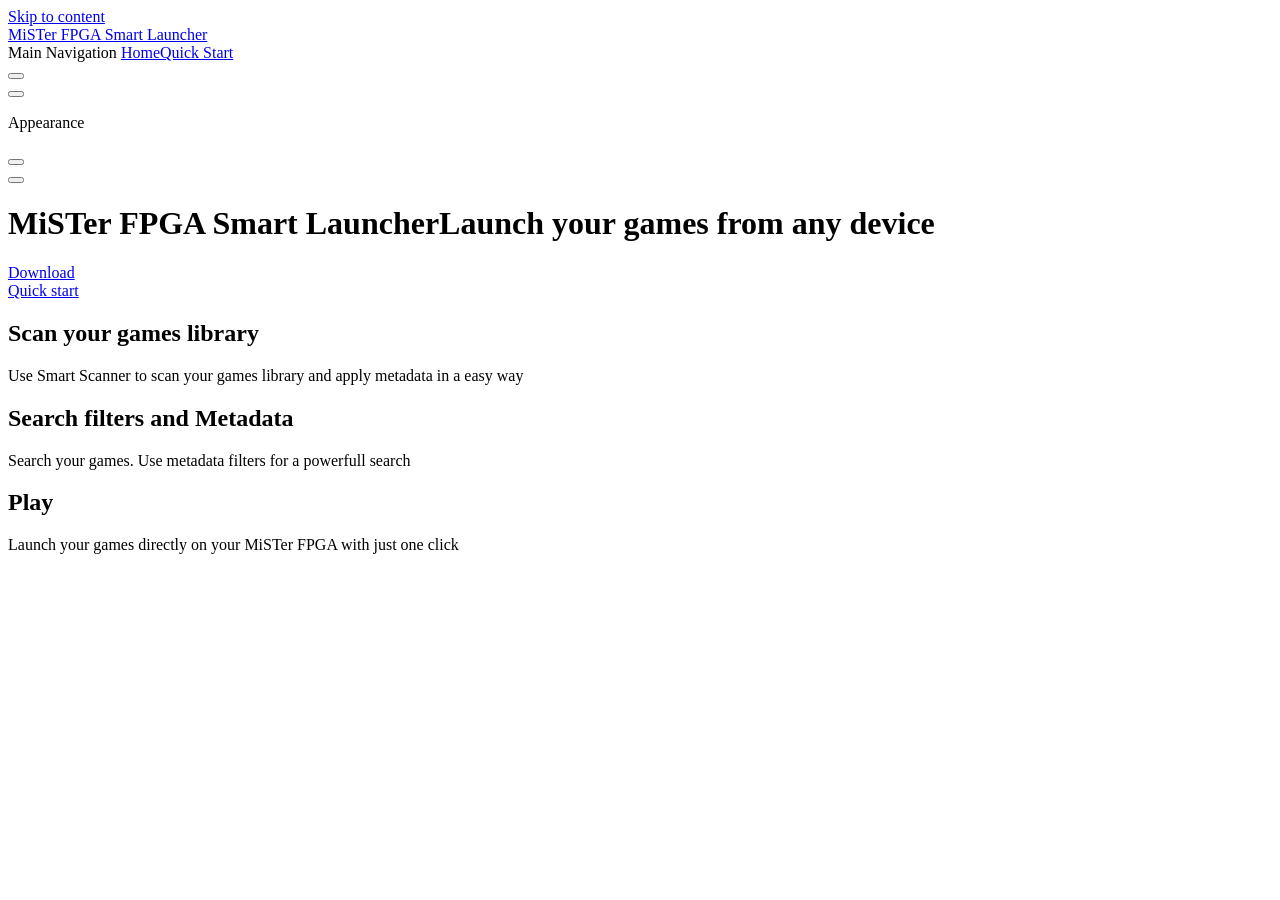
==== commit f2b2c058: "fixed webdocs" ====
--- a/index.html
+++ b/index.html
@@ -6,20 +6,20 @@
     <title>MiSTer FPGA Smart Launcher</title>
     <meta name="description" content="Search and launch your MiSTer FPGA games from any device using a browser">
     <meta name="generator" content="VitePress v2.0.0-alpha.18">
-    <link rel="preload stylesheet" href="/assets/style.BX0uQJUx.css" as="style">
-    <link rel="preload stylesheet" href="/vp-icons.css" as="style">
+    <link rel="preload stylesheet" href="/MiSTer-FPGA_Smart-Launcher/assets/style.DfOlFiaR.css" as="style">
+    <link rel="preload stylesheet" href="/MiSTer-FPGA_Smart-Launcher/vp-icons.css" as="style">
     
-    <script type="module" src="/assets/app.0J9y92Ut.js"></script>
-    <link rel="preload" href="/assets/inter-roman-latin.Cy4MYw_J.woff2" as="font" type="font/woff2" crossorigin="">
-    <link rel="modulepreload" href="/assets/chunks/theme.C6kdfQhU.js">
-    <link rel="modulepreload" href="/assets/chunks/framework.qypF2UUz.js">
-    <link rel="modulepreload" href="/assets/index.md.DX4sGo3q.lean.js">
+    <script type="module" src="/MiSTer-FPGA_Smart-Launcher/assets/app.DBIFvSZZ.js"></script>
+    <link rel="preload" href="/MiSTer-FPGA_Smart-Launcher/assets/inter-roman-latin.Cy4MYw_J.woff2" as="font" type="font/woff2" crossorigin="">
+    <link rel="modulepreload" href="/MiSTer-FPGA_Smart-Launcher/assets/chunks/theme.DnXfQqDV.js">
+    <link rel="modulepreload" href="/MiSTer-FPGA_Smart-Launcher/assets/chunks/framework.CxLA9GGu.js">
+    <link rel="modulepreload" href="/MiSTer-FPGA_Smart-Launcher/assets/index.md.NXYbR6yQ.lean.js">
     <script id="check-dark-mode">(()=>{let e=localStorage.getItem(`vitepress-theme-appearance`)||`auto`,t=window.matchMedia(`(prefers-color-scheme: dark)`).matches;(!e||e===`auto`?t:e===`dark`)&&document.documentElement.classList.add(`dark`)})();</script>
     <script id="check-mac-os">document.documentElement.classList.toggle(`mac`,/Mac|iPhone|iPod|iPad/i.test(navigator.platform));</script>
   </head>
   <body>
-    <div id="app"><div class="Layout" data-v-c109192d><!--[--><!--]--><!--[--><span tabindex="-1" data-v-28660437></span><a href="#VPContent" class="VPSkipLink visually-hidden" data-v-28660437>Skip to content</a><!--]--><!----><header class="VPNav" data-v-c109192d data-v-d5bf7c8e><div class="VPNavBar home top" data-v-d5bf7c8e data-v-cc1d9f2e><div class="wrapper" data-v-cc1d9f2e><div class="container" data-v-cc1d9f2e><div class="title" data-v-cc1d9f2e><div class="VPNavBarTitle" data-v-cc1d9f2e data-v-d4488dd0><a class="title" href="/" data-v-d4488dd0><!--[--><!--]--><!----><span data-v-d4488dd0>MiSTer FPGA Smart Launcher</span><!--[--><!--]--></a></div></div><div class="content" data-v-cc1d9f2e><div class="content-body" data-v-cc1d9f2e><!--[--><!--]--><div class="VPNavBarSearch search" data-v-cc1d9f2e data-v-bdd98725><!----></div><nav aria-labelledby="main-nav-aria-label" class="VPNavBarMenu menu" data-v-cc1d9f2e data-v-d6364bcb><span id="main-nav-aria-label" class="visually-hidden" data-v-d6364bcb> Main Navigation </span><!--[--><!--[--><a class="VPLink link VPNavBarMenuLink active" href="/" tabindex="0" data-v-d6364bcb data-v-2f1450f0><!--[--><span data-v-2f1450f0>Home</span><!--]--></a><!--]--><!--[--><a class="VPLink link VPNavBarMenuLink" href="/docs/quick-start.html" tabindex="0" data-v-d6364bcb data-v-2f1450f0><!--[--><span data-v-2f1450f0>Quick Start</span><!--]--></a><!--]--><!--]--></nav><!----><div class="VPNavBarAppearance appearance" data-v-cc1d9f2e data-v-3f90c1a5><button class="VPSwitch VPSwitchAppearance" type="button" role="switch" title aria-checked="false" data-v-3f90c1a5 data-v-be9742d9 data-v-b4ccac88><span class="check" data-v-b4ccac88><span class="icon" data-v-b4ccac88><!--[--><span class="vpi-sun sun" data-v-be9742d9></span><span class="vpi-moon moon" data-v-be9742d9></span><!--]--></span></span></button></div><div class="VPSocialLinks VPNavBarSocialLinks social-links" data-v-cc1d9f2e data-v-ef6192dc data-v-614883ae><!--[--><a class="VPSocialLink no-icon" href="https://github.com/gerrykeys/MiSTer-FPGA_Smart-Launcher" aria-label="github" target="_blank" rel="me noopener" data-v-614883ae data-v-0ba01334><span class="vpi-social-github"></span></a><!--]--></div><div class="VPFlyout VPNavBarExtra extra" data-v-cc1d9f2e data-v-e929ec6a data-v-d8fae6e2><button type="button" class="button" aria-haspopup="true" aria-expanded="false" aria-label="extra navigation" data-v-d8fae6e2><span class="vpi-more-horizontal icon" data-v-d8fae6e2></span></button><div class="menu" data-v-d8fae6e2><div class="VPMenu" data-v-d8fae6e2 data-v-fcd1d7a8><!----><!--[--><!--[--><!----><div class="group" data-v-e929ec6a><div class="item appearance" data-v-e929ec6a><p class="label" data-v-e929ec6a>Appearance</p><div class="appearance-action" data-v-e929ec6a><button class="VPSwitch VPSwitchAppearance" type="button" role="switch" title aria-checked="false" data-v-e929ec6a data-v-be9742d9 data-v-b4ccac88><span class="check" data-v-b4ccac88><span class="icon" data-v-b4ccac88><!--[--><span class="vpi-sun sun" data-v-be9742d9></span><span class="vpi-moon moon" data-v-be9742d9></span><!--]--></span></span></button></div></div></div><div class="group" data-v-e929ec6a><div class="item social-links" data-v-e929ec6a><div class="VPSocialLinks social-links-list" data-v-e929ec6a data-v-614883ae><!--[--><a class="VPSocialLink no-icon" href="https://github.com/gerrykeys/MiSTer-FPGA_Smart-Launcher" aria-label="github" target="_blank" rel="me noopener" data-v-614883ae data-v-0ba01334><span class="vpi-social-github"></span></a><!--]--></div></div></div><!--]--><!--]--></div></div></div><!--[--><!--]--><button type="button" class="VPNavBarHamburger hamburger" aria-label="mobile navigation" aria-expanded="false" aria-controls="VPNavScreen" data-v-cc1d9f2e data-v-6bee1efd><span class="container" data-v-6bee1efd><span class="top" data-v-6bee1efd></span><span class="middle" data-v-6bee1efd></span><span class="bottom" data-v-6bee1efd></span></span></button></div></div></div></div><div class="divider" data-v-cc1d9f2e><div class="divider-line" data-v-cc1d9f2e></div></div></div><!----></header><!----><!----><div class="VPContent is-home" id="VPContent" data-v-c109192d data-v-241e939a><div class="VPHome" data-v-241e939a data-v-a5280a4d><!--[--><!--]--><div class="VPHero VPHomeHero" data-v-a5280a4d data-v-dba860da><div class="container" data-v-dba860da><div class="main" data-v-dba860da><!--[--><!--]--><!--[--><h1 class="heading" data-v-dba860da><span class="name clip" data-v-dba860da>MiSTer FPGA Smart Launcher</span><span class="text" data-v-dba860da>Launch your games from any device</span></h1><!----><!--]--><!--[--><!--]--><div class="actions" data-v-dba860da><!--[--><!--]--><!--[--><div class="action" data-v-dba860da><a class="VPButton medium brand" href="https://github.com/gerrykeys/MiSTer-FPGA_Smart-Launcher/releases" target="_blank" rel="noreferrer" data-v-dba860da data-v-82ca68de><!--[-->Download<!--]--></a></div><div class="action" data-v-dba860da><a class="VPButton medium alt" href="/docs/quick-start.html" data-v-dba860da data-v-82ca68de><!--[-->Quick start<!--]--></a></div><!--]--></div><!--[--><!--]--></div><!----></div></div><!--[--><!--]--><!--[--><!--]--><div class="VPFeatures VPHomeFeatures" data-v-a5280a4d data-v-b1eea84a><div class="container" data-v-b1eea84a><div class="items" data-v-b1eea84a><!--[--><div class="grid-3 item" data-v-b1eea84a><div class="VPLink no-icon VPFeature" data-v-b1eea84a data-v-83e454c5><!--[--><article class="box" data-v-83e454c5><!----><h2 class="title" data-v-83e454c5>Scan your games library</h2><p class="details" data-v-83e454c5>Use Smart Scanner to scan your games library and apply metadata in a easy way</p><!----></article><!--]--></div></div><div class="grid-3 item" data-v-b1eea84a><div class="VPLink no-icon VPFeature" data-v-b1eea84a data-v-83e454c5><!--[--><article class="box" data-v-83e454c5><!----><h2 class="title" data-v-83e454c5>Search filters and Metadata</h2><p class="details" data-v-83e454c5>Search your games. Use metadata filters for a powerfull search</p><!----></article><!--]--></div></div><div class="grid-3 item" data-v-b1eea84a><div class="VPLink no-icon VPFeature" data-v-b1eea84a data-v-83e454c5><!--[--><article class="box" data-v-83e454c5><!----><h2 class="title" data-v-83e454c5>Play</h2><p class="details" data-v-83e454c5>Launch your games directly on your MiSTer FPGA with just one click</p><!----></article><!--]--></div></div><!--]--></div></div></div><!--[--><!--]--><div class="vp-doc container" style="" data-v-a5280a4d data-v-c141a4bd><!--[--><div style="position:relative;" data-v-a5280a4d><div></div></div><!--]--></div></div></div><!----><!--[--><!--]--></div></div>
-    <script>window.__VP_HASH_MAP__=JSON.parse("{\"docs_quick-start.md\":\"D3NCpyR0\",\"index.md\":\"DX4sGo3q\"}");window.__VP_SITE_DATA__=JSON.parse("{\"lang\":\"en-US\",\"dir\":\"ltr\",\"title\":\"MiSTer FPGA Smart Launcher\",\"description\":\"Search and launch your MiSTer FPGA games from any device using a browser\",\"base\":\"/\",\"head\":[],\"router\":{\"prefetchLinks\":true},\"appearance\":true,\"themeConfig\":{\"nav\":[{\"text\":\"Home\",\"link\":\"/\"},{\"text\":\"Quick Start\",\"link\":\"/docs/quick-start\"}],\"sidebar\":[{\"text\":\"Quick Start\",\"items\":[{\"text\":\"Introduction\",\"link\":\"/docs/quick-start/#introduction\"},{\"text\":\"Supported Systems\",\"link\":\"/docs/quick-start/#supported-systems\"},{\"text\":\"Roms in .ZIP archive\",\"link\":\"/docs/quick-start/#roms-in-zip-archive\"},{\"text\":\"Smart Scanner\",\"link\":\"/docs/quick-start/#smart-scanner\",\"items\":[{\"text\":\"Add Your Systems\",\"link\":\"/docs/quick-start/#smart-scanner-add-your-systems\"},{\"text\":\"Metadata\",\"link\":\"/docs/quick-start/#smart-scanner-apply-metadata\"},{\"text\":\"Generate Database\",\"link\":\"/docs/quick-start/#smart-scanner-generate-database\"},{\"text\":\"Transfer Database\",\"link\":\"/docs/quick-start/#smart-scanner-copy-your-database\"}]},{\"text\":\"Smart Launcher\",\"link\":\"/docs/quick-start/#smart-launcher\",\"items\":[{\"text\":\"Before you begin\",\"link\":\"/docs/quick-start/#smart-launcher-before-you-begin\"},{\"text\":\"Installation\",\"link\":\"/docs/quick-start/#smart-launcher-installation\"},{\"text\":\"Launch a Game\",\"link\":\"/docs/quick-start/#smart-launcher-launch-game\"}]}]}],\"socialLinks\":[{\"icon\":\"github\",\"link\":\"https://github.com/gerrykeys/MiSTer-FPGA_Smart-Launcher\"}]},\"locales\":{},\"cleanUrls\":false,\"additionalConfig\":{}}");</script>
+    <div id="app"><div class="Layout" data-v-c109192d><!--[--><!--]--><!--[--><span tabindex="-1" data-v-28660437></span><a href="#VPContent" class="VPSkipLink visually-hidden" data-v-28660437>Skip to content</a><!--]--><!----><header class="VPNav" data-v-c109192d data-v-d5bf7c8e><div class="VPNavBar home top" data-v-d5bf7c8e data-v-cc1d9f2e><div class="wrapper" data-v-cc1d9f2e><div class="container" data-v-cc1d9f2e><div class="title" data-v-cc1d9f2e><div class="VPNavBarTitle" data-v-cc1d9f2e data-v-d4488dd0><a class="title" href="/MiSTer-FPGA_Smart-Launcher/" data-v-d4488dd0><!--[--><!--]--><!----><span data-v-d4488dd0>MiSTer FPGA Smart Launcher</span><!--[--><!--]--></a></div></div><div class="content" data-v-cc1d9f2e><div class="content-body" data-v-cc1d9f2e><!--[--><!--]--><div class="VPNavBarSearch search" data-v-cc1d9f2e data-v-bdd98725><!----></div><nav aria-labelledby="main-nav-aria-label" class="VPNavBarMenu menu" data-v-cc1d9f2e data-v-d6364bcb><span id="main-nav-aria-label" class="visually-hidden" data-v-d6364bcb> Main Navigation </span><!--[--><!--[--><a class="VPLink link VPNavBarMenuLink active" href="/MiSTer-FPGA_Smart-Launcher/" tabindex="0" data-v-d6364bcb data-v-2f1450f0><!--[--><span data-v-2f1450f0>Home</span><!--]--></a><!--]--><!--[--><a class="VPLink link VPNavBarMenuLink" href="/MiSTer-FPGA_Smart-Launcher/docs/quick-start.html" tabindex="0" data-v-d6364bcb data-v-2f1450f0><!--[--><span data-v-2f1450f0>Quick Start</span><!--]--></a><!--]--><!--]--></nav><!----><div class="VPNavBarAppearance appearance" data-v-cc1d9f2e data-v-3f90c1a5><button class="VPSwitch VPSwitchAppearance" type="button" role="switch" title aria-checked="false" data-v-3f90c1a5 data-v-be9742d9 data-v-b4ccac88><span class="check" data-v-b4ccac88><span class="icon" data-v-b4ccac88><!--[--><span class="vpi-sun sun" data-v-be9742d9></span><span class="vpi-moon moon" data-v-be9742d9></span><!--]--></span></span></button></div><div class="VPSocialLinks VPNavBarSocialLinks social-links" data-v-cc1d9f2e data-v-ef6192dc data-v-614883ae><!--[--><a class="VPSocialLink no-icon" href="https://github.com/gerrykeys/MiSTer-FPGA_Smart-Launcher" aria-label="github" target="_blank" rel="me noopener" data-v-614883ae data-v-0ba01334><span class="vpi-social-github"></span></a><!--]--></div><div class="VPFlyout VPNavBarExtra extra" data-v-cc1d9f2e data-v-e929ec6a data-v-d8fae6e2><button type="button" class="button" aria-haspopup="true" aria-expanded="false" aria-label="extra navigation" data-v-d8fae6e2><span class="vpi-more-horizontal icon" data-v-d8fae6e2></span></button><div class="menu" data-v-d8fae6e2><div class="VPMenu" data-v-d8fae6e2 data-v-fcd1d7a8><!----><!--[--><!--[--><!----><div class="group" data-v-e929ec6a><div class="item appearance" data-v-e929ec6a><p class="label" data-v-e929ec6a>Appearance</p><div class="appearance-action" data-v-e929ec6a><button class="VPSwitch VPSwitchAppearance" type="button" role="switch" title aria-checked="false" data-v-e929ec6a data-v-be9742d9 data-v-b4ccac88><span class="check" data-v-b4ccac88><span class="icon" data-v-b4ccac88><!--[--><span class="vpi-sun sun" data-v-be9742d9></span><span class="vpi-moon moon" data-v-be9742d9></span><!--]--></span></span></button></div></div></div><div class="group" data-v-e929ec6a><div class="item social-links" data-v-e929ec6a><div class="VPSocialLinks social-links-list" data-v-e929ec6a data-v-614883ae><!--[--><a class="VPSocialLink no-icon" href="https://github.com/gerrykeys/MiSTer-FPGA_Smart-Launcher" aria-label="github" target="_blank" rel="me noopener" data-v-614883ae data-v-0ba01334><span class="vpi-social-github"></span></a><!--]--></div></div></div><!--]--><!--]--></div></div></div><!--[--><!--]--><button type="button" class="VPNavBarHamburger hamburger" aria-label="mobile navigation" aria-expanded="false" aria-controls="VPNavScreen" data-v-cc1d9f2e data-v-6bee1efd><span class="container" data-v-6bee1efd><span class="top" data-v-6bee1efd></span><span class="middle" data-v-6bee1efd></span><span class="bottom" data-v-6bee1efd></span></span></button></div></div></div></div><div class="divider" data-v-cc1d9f2e><div class="divider-line" data-v-cc1d9f2e></div></div></div><!----></header><!----><!----><div class="VPContent is-home" id="VPContent" data-v-c109192d data-v-241e939a><div class="VPHome" data-v-241e939a data-v-a5280a4d><!--[--><!--]--><div class="VPHero VPHomeHero" data-v-a5280a4d data-v-dba860da><div class="container" data-v-dba860da><div class="main" data-v-dba860da><!--[--><!--]--><!--[--><h1 class="heading" data-v-dba860da><span class="name clip" data-v-dba860da>MiSTer FPGA Smart Launcher</span><span class="text" data-v-dba860da>Launch your games from any device</span></h1><!----><!--]--><!--[--><!--]--><div class="actions" data-v-dba860da><!--[--><!--]--><!--[--><div class="action" data-v-dba860da><a class="VPButton medium brand" href="https://github.com/gerrykeys/MiSTer-FPGA_Smart-Launcher/releases" target="_blank" rel="noreferrer" data-v-dba860da data-v-82ca68de><!--[-->Download<!--]--></a></div><div class="action" data-v-dba860da><a class="VPButton medium alt" href="/MiSTer-FPGA_Smart-Launcher/docs/quick-start.html" data-v-dba860da data-v-82ca68de><!--[-->Quick start<!--]--></a></div><!--]--></div><!--[--><!--]--></div><!----></div></div><!--[--><!--]--><!--[--><!--]--><div class="VPFeatures VPHomeFeatures" data-v-a5280a4d data-v-b1eea84a><div class="container" data-v-b1eea84a><div class="items" data-v-b1eea84a><!--[--><div class="grid-3 item" data-v-b1eea84a><div class="VPLink no-icon VPFeature" data-v-b1eea84a data-v-83e454c5><!--[--><article class="box" data-v-83e454c5><!----><h2 class="title" data-v-83e454c5>Scan your games library</h2><p class="details" data-v-83e454c5>Use Smart Scanner to scan your games library and apply metadata in a easy way</p><!----></article><!--]--></div></div><div class="grid-3 item" data-v-b1eea84a><div class="VPLink no-icon VPFeature" data-v-b1eea84a data-v-83e454c5><!--[--><article class="box" data-v-83e454c5><!----><h2 class="title" data-v-83e454c5>Search filters and Metadata</h2><p class="details" data-v-83e454c5>Search your games. Use metadata filters for a powerfull search</p><!----></article><!--]--></div></div><div class="grid-3 item" data-v-b1eea84a><div class="VPLink no-icon VPFeature" data-v-b1eea84a data-v-83e454c5><!--[--><article class="box" data-v-83e454c5><!----><h2 class="title" data-v-83e454c5>Play</h2><p class="details" data-v-83e454c5>Launch your games directly on your MiSTer FPGA with just one click</p><!----></article><!--]--></div></div><!--]--></div></div></div><!--[--><!--]--><div class="vp-doc container" style="" data-v-a5280a4d data-v-c141a4bd><!--[--><div style="position:relative;" data-v-a5280a4d><div></div></div><!--]--></div></div></div><!----><!--[--><!--]--></div></div>
+    <script>window.__VP_HASH_MAP__=JSON.parse("{\"docs_quick-start.md\":\"BxvrFLm3\",\"index.md\":\"NXYbR6yQ\"}");window.__VP_SITE_DATA__=JSON.parse("{\"lang\":\"en-US\",\"dir\":\"ltr\",\"title\":\"MiSTer FPGA Smart Launcher\",\"description\":\"Search and launch your MiSTer FPGA games from any device using a browser\",\"base\":\"/MiSTer-FPGA_Smart-Launcher/\",\"head\":[],\"router\":{\"prefetchLinks\":true},\"appearance\":true,\"themeConfig\":{\"nav\":[{\"text\":\"Home\",\"link\":\"/\"},{\"text\":\"Quick Start\",\"link\":\"/docs/quick-start\"}],\"sidebar\":[{\"text\":\"Quick Start\",\"items\":[{\"text\":\"Introduction\",\"link\":\"/docs/quick-start/#introduction\"},{\"text\":\"Supported Systems\",\"link\":\"/docs/quick-start/#supported-systems\"},{\"text\":\"Roms in .ZIP archive\",\"link\":\"/docs/quick-start/#roms-in-zip-archive\"},{\"text\":\"Smart Scanner\",\"link\":\"/docs/quick-start/#smart-scanner\",\"items\":[{\"text\":\"Add Your Systems\",\"link\":\"/docs/quick-start/#smart-scanner-add-your-systems\"},{\"text\":\"Metadata\",\"link\":\"/docs/quick-start/#smart-scanner-apply-metadata\"},{\"text\":\"Generate Database\",\"link\":\"/docs/quick-start/#smart-scanner-generate-database\"},{\"text\":\"Transfer Database\",\"link\":\"/docs/quick-start/#smart-scanner-copy-your-database\"}]},{\"text\":\"Smart Launcher\",\"link\":\"/docs/quick-start/#smart-launcher\",\"items\":[{\"text\":\"Before you begin\",\"link\":\"/docs/quick-start/#smart-launcher-before-you-begin\"},{\"text\":\"Installation\",\"link\":\"/docs/quick-start/#smart-launcher-installation\"},{\"text\":\"Launch a Game\",\"link\":\"/docs/quick-start/#smart-launcher-launch-game\"}]}]}],\"socialLinks\":[{\"icon\":\"github\",\"link\":\"https://github.com/gerrykeys/MiSTer-FPGA_Smart-Launcher\"}]},\"locales\":{},\"cleanUrls\":false,\"additionalConfig\":{}}");</script>
     
   </body>
 </html>
